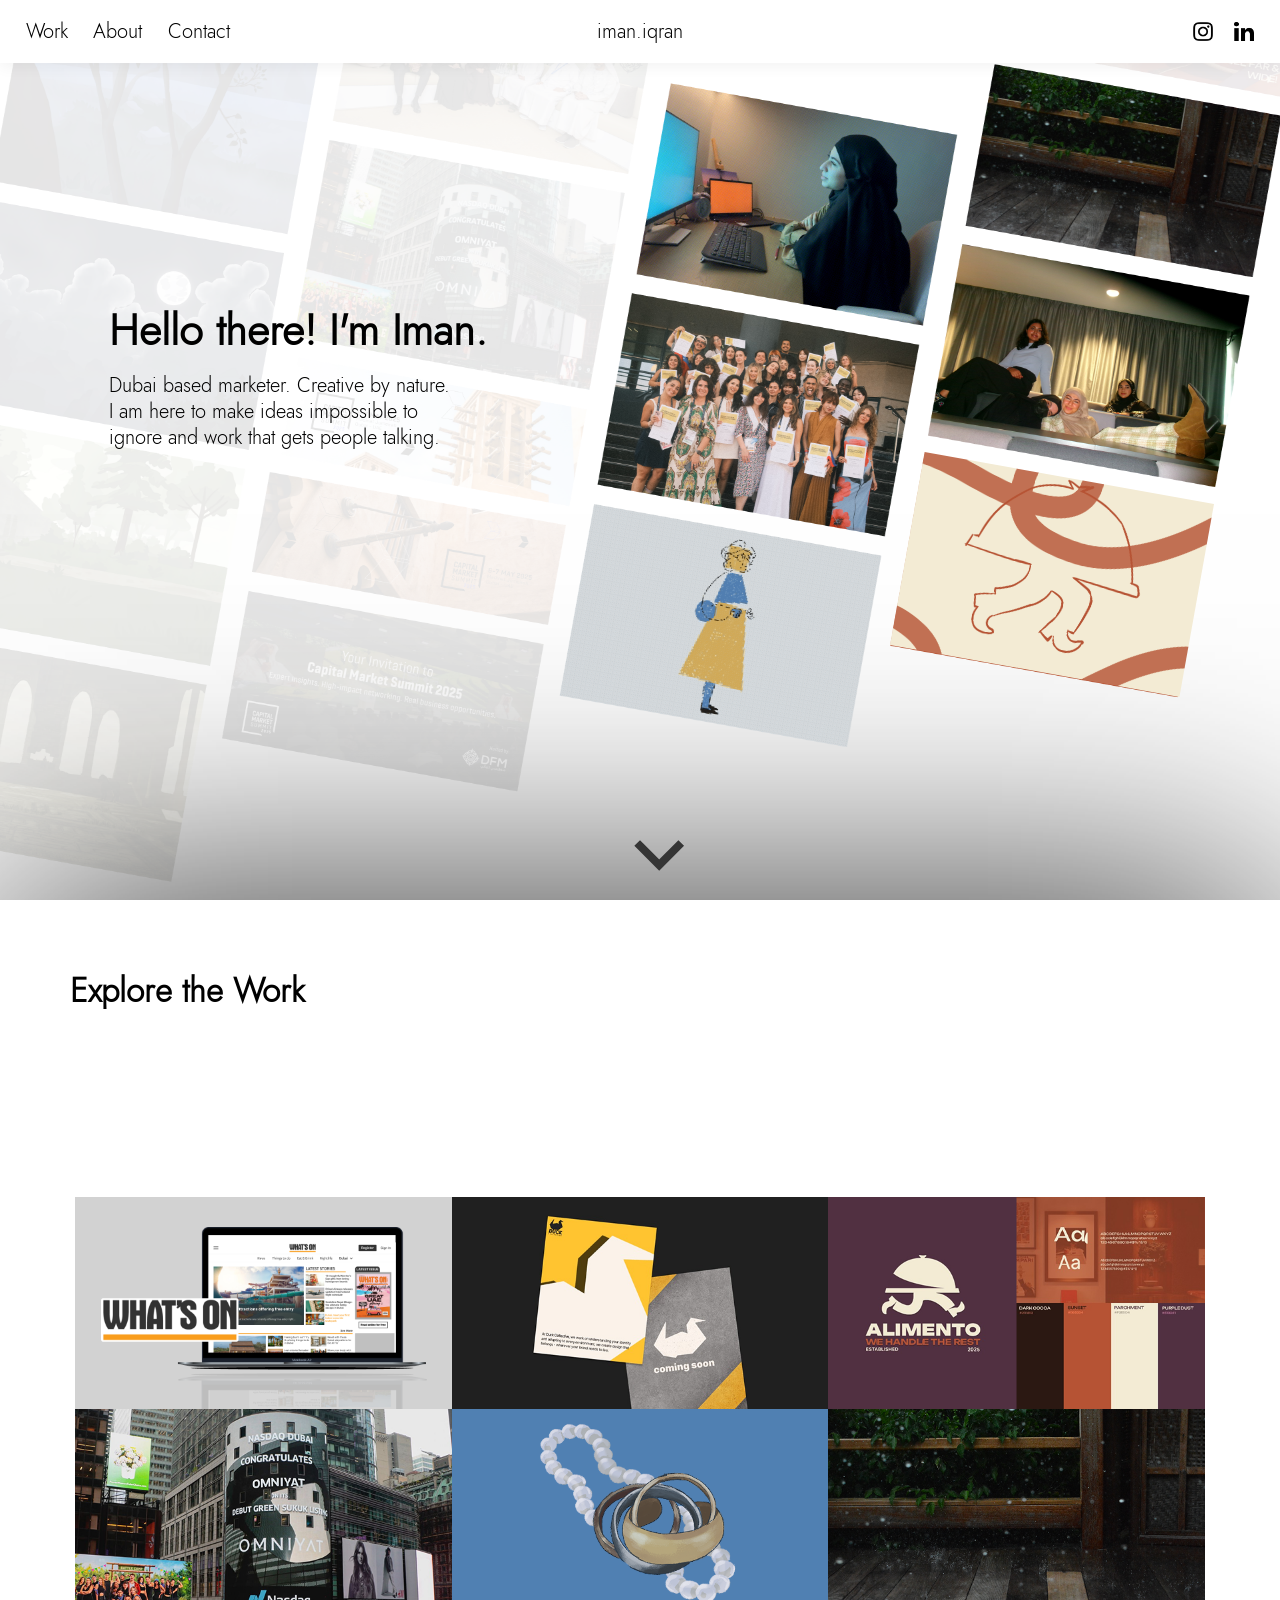
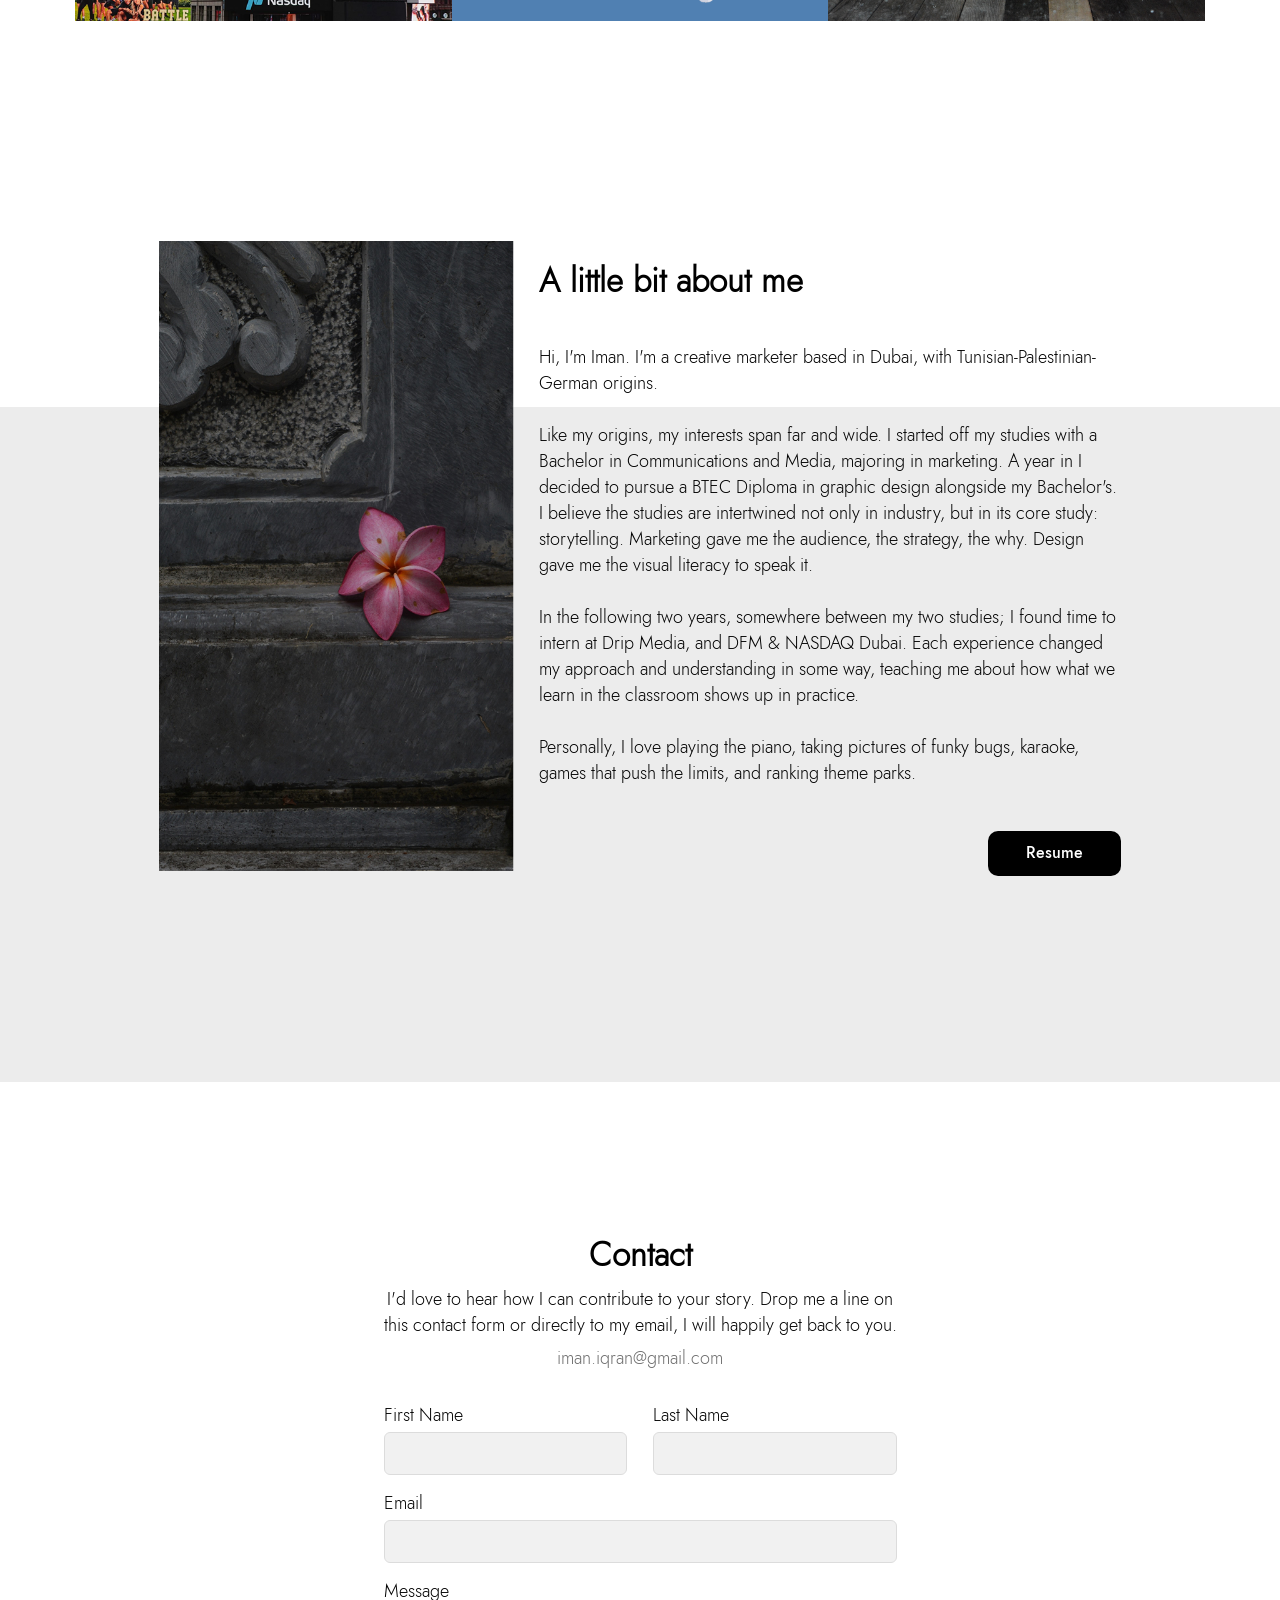
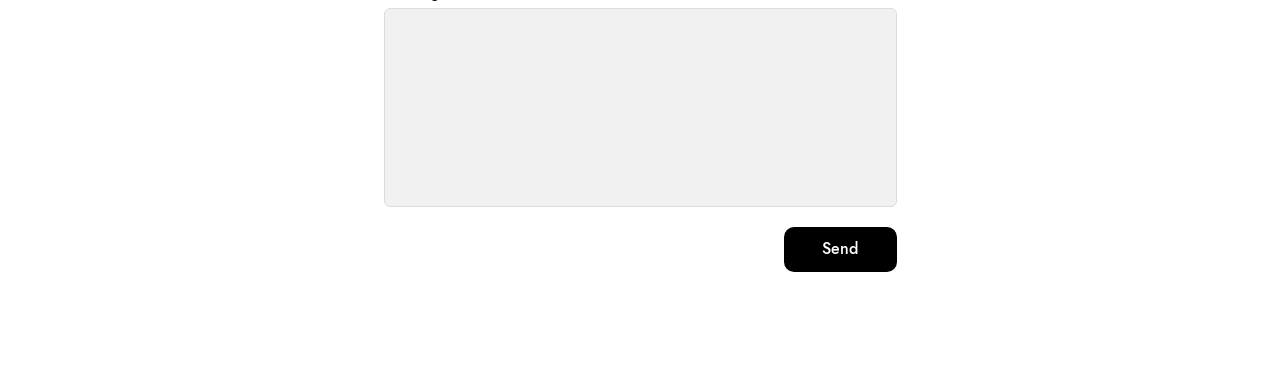
==== index.html @ 515819cb "menu test" ====
<!DOCTYPE html>
<html lang="en">
    <head>
        <title>
            Iman Abu Iqran
        </title>
        <meta charset="UTF-8">
        <meta name="viewport" content="width=device-width, initial-scale=1.0">
        <meta name="author" content="Iman Abu Iqran">
        <link rel="stylesheet" href="assets/styles/home.css">
        <link rel="stylesheet" href="assets/styles/default.css">
        <link rel="stylesheet" href="assets/styles/nav.css">
        <link rel="stylesheet" href="assets/styles/contact-fit.css">
    </head>
    <body>
        <nav>
            <div id="L">
                <h2>
                    <a href="#work">Work</a>
                </h2>
                <h2>
                    <a href="#about">About</a>
                </h2>
                <h2>
                    <a href="#contact">Contact</a>
                </h2>
            </div>
            <h1>
                <a href="#banner-wrap">iman.iqran</a>
            </h1>
            <div id="R">
                <a href="https://www.instagram.com/imanabuiqran" target="_blank"><img src="assets/images/instagram.png" alt="Instagram"></a>
                <a href="https://www.linkedin.com/in/iman-abu-iqran-71a47b2b5/" target="_blank"><img src="assets/images/linkedin.png" alt="LinkedIn"></a>
            </div>
        </nav>
        <div id="banner-wrap">
            <div id="banner">
                <div id="banner-stage">
                    <img id="banner-img" src="assets/images/banner.png" alt="banner">
                    <video id="clip-one" class="banner-media" autoplay muted loop playsinline preload="metadata">
                        <source src="assets/videos/cropped-amnesia.mp4" type="video/mp4">
                    </video>
                    <video id="clip-two" class="banner-media" autoplay muted loop playsinline preload="metadata">
                        <source src="assets/videos/rhsa.mp4" type="video/mp4">
                    </video>
                    <img id="banner-gif" class="banner-media" src="assets/videos/walking-guy.gif" alt="">
                </div>
                    <div id="text">
                        <h1>
                            Hello there! I'm Iman.
                        </h1>
                        <p>
                            Dubai based marketer. Creative by nature.
                            I am here to make ideas impossible to
                            ignore and work that gets people talking.
                        </p>
                    </div>
                <div id="scroll-arrow">
                    <a href="#work">
                        <svg viewBox="0 0 24 24" width="200%" height="200%" fill="none" stroke="#353535" stroke-width="2.5" stroke-linecap="square" stroke-linejoin="square">
                            <polyline points="6 9 12 15 18 9"></polyline>
                        </svg>
                    </a>
                </div>
            </div>
        </div>
        <div id="work">
            <h1>
                Explore the Work
            </h1>
            <div id="project-grid">
                <a class="project-tile" href="What's-On/index.html">
                    <img src="assets/images/whats_on_btn.png" alt="What's On Dubai">
                    <span class="tile-label">What's On</span>
                </a>
                <a class="project-tile" href="The-Duck-Collective/index.html">
                    <img src="assets/images/duck_collective_btn.png" alt="The Duck Collective">
                    <span class="tile-label">The Duck Collective</span>
                </a>
                <a class="project-tile" href="Alimento/index.html">
                    <img src="assets/images/alimento_btn.png" alt="Alimento">
                    <span class="tile-label">Alimento</span>
                </a>
                <a class="project-tile" href="DFM/index.html">
                    <img src="assets/images/dfm_btn.png" alt="DFM">
                    <span class="tile-label">DFM</span>
                </a>
                <a class="project-tile" href="Tayeb/index.html">
                    <img src="assets/images/taieb_btn.png" alt="Tayeb">
                    <span class="tile-label">Tayeb</span>
                </a>
                <a class="project-tile" href="More-Projects/index.html">
                    <img src="assets/images/more_project_btn.png" alt="More Projects">
                    <span class="tile-label">More Projects</span>
                </a>
            </div>
        </div>
        <div id="about">
            <div id="sbs2">
                <img src="assets/images/flower.png" alt="Flower" id="flower">
                <div id="RS">
                    <h1>
                        A little bit about me
                    </h1>
                    <p id="RSP">
                        Hi, I'm Iman. I'm a creative marketer based in Dubai, with Tunisian-Palestinian-German origins.
                        <br><br>
                        Like my origins, my interests span far and wide. I started off my studies with a Bachelor in Communications and Media, majoring in marketing. A year in I decided to pursue a BTEC Diploma in graphic design alongside my Bachelor's. 
                        I believe the studies are intertwined not only in industry, but in its core study: storytelling. Marketing gave me the audience, the strategy, the why. Design gave me the visual literacy to speak it.
                        <br><br>
                        In the following two years, somewhere between my two studies; I found time to intern at Drip Media, and DFM & NASDAQ Dubai. Each experience changed my approach and understanding in some way, teaching me about how what we learn in the classroom shows up in practice.
                        <br><br>
                        Personally, I love playing the piano, taking pictures of funky bugs, karaoke, games that push the limits, and ranking theme parks.
                    </p>
                    <a href="CV.pdf" target="_blank" class="btn">
                        Resume
                    </a>
                </div>
            </div>
            <div id="white"></div>
        </div>
        <div id="contact">
            <center>
                <div id="lower">
                    <h1>
                        Contact
                    </h1>
                    <p>
                        I'd love to hear how I can contribute to your story. Drop me a line on<br>
                        this contact form or directly to my email, I will happily get back to you.
                    </p>
                    <p id="contact-email">
                        iman.iqran@gmail.com
                    </p>
                </div>
                <div id="contact-wrap">
                    <form id="contact-form" novalidate>
                        <div class="form-row">
                            <div class="field">
                                <label for="first-name">First Name</label>
                                <input type="text" id="first-name" name="firstName" autocomplete="given-name" required>
                                <span class="field-error"></span>
                            </div>
                            <div class="field">
                                <label for="last-name">Last Name</label>
                                <input type="text" id="last-name" name="lastName" autocomplete="family-name" required>
                                <span class="field-error"></span>
                            </div>
                        </div>
        
                        <div class="field full">
                            <label for="email">Email</label>
                            <input type="email" id="email" name="email" autocomplete="email" required>
                            <span class="field-error"></span>
                        </div>
        
                        <div class="field full">
                            <label for="message">Message</label>
                            <textarea id="message" name="message" rows="7" required></textarea>
                            <span class="field-error"></span>
                        </div>
        
                        <div id="form-footer">
                            <p id="form-status" role="status" aria-live="polite"></p>
                            <button type="submit" id="send-btn" class="btn">Send</button>
                        </div>
                    </form>
                </div>
            </center>
        </div>
        <button id="menu-button" aria-label="Toggle menu">
            <span></span>
            <span></span>
        </button>
        <script src="assets/scripts/contact.js"></script>
        <script src="assets/scripts/down.js"></script>
    </body>
</html>
---- assets/styles/home.css ----
#about,
#work,
#contact,
#banner {
    width: 100%;
    transition: background-color 0.5s ease;
}

#work,
#contact {
    min-height: 93vh;
}

#work,
#contact {
    background-color: white;
}

:root {
    --banner-ar: 1920 / 1425;
    --banner-h: 100vh;
    --banner-pin: 200vh; /* how far the user scrolls before the banner releases and scrolls away normally */
}

#bw {
    position: absolute;
    top: 0;
    left: 0;
    width: 100%;
    height: calc(var(--banner-pin) + var(--banner-h));
}

#banner {
    position: sticky;
    top: 0;
    width: 100%;
    height: var(--banner-h);
    overflow: hidden;
}

#banner-stage {
    position: absolute;
    top: 0;
    left: 50%;
    transform: translate(-50%, -1%);
    width: max(100%, calc(var(--banner-h) * (var(--banner-ar))));
    aspect-ratio: var(--banner-ar);
}

#banner-img {
    width: 100%;
    height: 100%;
    display: block;
}

.banner-media {
    position: absolute;
    display: block;
    object-fit: cover;
    border: 0;
}

#clip-one {
    left: 44.8%;
    top: 56.5%;
    width: 23%;
    aspect-ratio: 3240 / 2160;
    transform: rotate(10.17deg);
}

#clip-two {
    left: 50.9%;
    top: 12.3%;
    width: 22.8%;
    aspect-ratio: 436.28 / 290.85;
    transform: rotate(10.17deg);
}

#banner-gif {
    left: 70.7%;
    top: 51.2%;
    width: 23%;
    aspect-ratio: 438 / 292;
    transform: rotate(10.17deg);
}

#text {
    position: absolute;
    left: 8.5%;
    top: 34%;
    width: 40%;
    color: black;
}

#text h1 {
    font-size: clamp(1.75rem, 3.39vw, 4.0625rem); /* was cqw with no container-type set anywhere, so it never scaled */
    font-family: "Jost_light", sans-serif;
    margin: 0 0 0.4em;
    line-height: 1.15;
}

#text p {
    font-size: clamp(1.25rem, 1.5625vw, 2.4rem);
    font-family: "Jost_light", sans-serif;
    margin: 0;
    line-height: 1.3;
}

#work p {
    margin-top: 0px;
}

:root {
    --contact-width: min(100%, 1200px);
}

#lower {
    width: var(--contact-width);
    margin-left: auto;
    margin-right: auto;
    position: relative;
    top: 5vh;
}

#contact-wrap {
    width: var(--contact-width);
    margin: 0 auto;
    padding: clamp(24px, 1.6vh, 32px) 0;
    box-sizing: border-box;
}

#contact-form {
    display: flex;
    flex-direction: column;
}

.form-row {
    display: flex;
    gap: 2vw;
    flex-wrap: nowrap;
}

.field {
    display: flex;
    flex-direction: column;
    flex: 1 1 0;
    min-width: 0;
}

.field.full {
    flex-basis: 100%;
}

.field label {
    font-family: "Jost_light", sans-serif;
    font-size: 1.05rem;
    margin-bottom: 0.6rem;
}

.field input,
.field textarea {
    font-family: "Jost_light", sans-serif;
    font-size: 0.95rem;
    background-color: #f1f1f1;
    border: 1px solid #dcdcdc;
    border-radius: 6px;
    padding: 0.9rem 1rem;
    color: black;
    outline: none;
    box-sizing: border-box;
    transition: border-color 0.2s ease, background-color 0.2s ease;
}

.field textarea {
    resize: none;
    min-height: 160px;
    overflow-y: auto;
}

.field input:focus,
.field textarea:focus {
    border-color: black;
    background-color: #fbfbfb;
}

.field.invalid input,
.field.invalid textarea {
    border-color: #d64545;
    background-color: #fdf1f1;
}

.field-error {
    display: block;
    min-height: 1.1rem;
    font-size: 0.8rem;
    color: #d64545;
    margin-top: 0.4rem;
}

#form-footer {
    display: flex;
    justify-content: flex-end;
    align-items: center;
    gap: 1.4rem;
    margin-top: 0.6rem;
}

#form-status {
    margin: 0;
    font-size: 0.85rem;
    text-align: right;
}

#form-status[data-state="sending"] {
    color: #777;
}

#form-status[data-state="success"] {
    color: #2f8a4b;
}

#form-status[data-state="error"] {
    color: #d64545;
}

.btn {
    display: inline-flex;
    align-items: center;
    justify-content: center;
    box-sizing: border-box;
    appearance: none;
    -webkit-appearance: none;
    -moz-appearance: none;
    margin: 0;
    font-family: "Jost_medium", sans-serif;
    font-weight: 500;
    line-height: 1;
    background-color: black;
    color: white;
    border: none;
    border-radius: 10px;
    padding: 0.9rem 2.4rem;
    font-size: 1rem;
    cursor: pointer;
    text-align: center;
    text-decoration: none;
    white-space: nowrap;
    transition: transform 0.2s ease, opacity 0.2s ease;
}

.btn::-moz-focus-inner {
    border: 0;
    padding: 0;
}

.btn:hover {
    transform: scale(1.03);
    opacity: 0.85;
}

.btn:disabled {
    opacity: 0.5;
    cursor: not-allowed;
    transform: none;
}

#send-btn {
    flex-shrink: 0;
}

center {
    position: relative;
    top: 5vh;
}

label {
    margin-right: auto;
}

center p,
center label {
    font-size: clamp(1rem, 1.3928vw, 1.6713rem);
}

#contact-email {
    color: #6e6e6e;
}

#scroll-arrow {
    position: absolute;
    bottom: clamp(24px, 5vh, 56px);
    left: 50%;
    transform: translateX(-50%);
    width: clamp(28px, 3vw, 40px);
    height: clamp(28px, 3vw, 40px);
    color: white;
    z-index: 5;
    pointer-events: none;
    opacity: 0;
    animation: arrow-bob 1.6s ease-in-out infinite;
    animation-delay: 0.6s;
    transition: opacity 0.5s ease;
}

#scroll-arrow.visible {
    opacity: 1;
}

#scroll-arrow a {
    pointer-events: auto; /* the wrapper div above disables pointer events; re-enable them just for the link */
    display: block;
}

#scroll-arrow.hidden {
    opacity: 0 !important;
    animation: none;
}

@keyframes arrow-bob {
    0%, 100% { transform: translate(-50%, 0); }
    50% { transform: translate(-50%, 10px); }
}

#project-grid {
    display: grid;
    grid-template-columns: repeat(3, 29.427vw);
    grid-template-rows: repeat(2, 16.5625vw);
    width: fit-content;
    margin: auto auto;
}

.project-tile {
    position: relative;
    display: block;
    width: 29.427vw;
    height: 16.5625vw;
    overflow: hidden;
}

.project-tile img {
    width: 100%;
    height: 100%;
    object-fit: cover;
    display: block;
}

.project-tile::before {
    content: "";
    position: absolute;
    inset: 0;
    background-color: rgba(32, 32, 32, 0.9);
    opacity: 0;
    transition: opacity 0.3s ease;
}

.tile-label {
    position: absolute;
    inset: 0;
    display: flex;
    align-items: center;
    justify-content: center;
    color: white;
    font-family: "Jost_medium", sans-serif;
    font-size: clamp(1.75rem, 3.39vw, 4.0625rem); /* same cqw fix */
    text-align: center;
    padding: 0 1.5rem;
    opacity: 0;
    transition: opacity 0.3s ease;
    pointer-events: none;
}

.project-tile:hover::before,
.project-tile:hover .tile-label {
    opacity: 1;
}

#work {
    display: flex;
    align-items: center;
    justify-content: center;
    box-shadow: 0 -4px 500px 0 rgba(0, 0, 0, 0.8);
    padding-top: 20vh;
}

#about {
    background-color: #ececec;
    min-height: 105vh; /* was a fixed height; min-height lets it grow instead of spilling into #contact */
    position: relative; /* anchor point for #white below, instead of a page-wide offset */
}

#sbs2 {
    display: flex;
    justify-content: flex-start;
    align-items: center;
    gap: clamp(12px, 2vw, 32px);
    position: relative;
    z-index: 1;
    min-height: 93vh;
    padding: clamp(40px, 6vh, 80px) 0;
}

#RS {
    width: 45.5vw;
    margin-right: auto;
    display: flex;
    flex-direction: column;
}

#about img {
    margin-left: auto;
    height: 100%;
    max-height: 70vh;
    width: auto;
}

#RS p {
    font-size: clamp(1rem, 1.3928vw, 1.6713rem);
}

#RS h1 {
    font-size: clamp(1.75rem, 2.5535vw, 3.0625rem);
}

#white {
    position: absolute;
    top: 0; /* relative to #about now (see position: relative above), not a hardcoded page-scroll offset */
    left: 0;
    width: 100%;
    height: 30vh;
    background-color: white;
    z-index: 0;
}

#RS .btn {
    align-self: flex-end;
    margin-top: clamp(20px, 3vh, 40px);
}

#work h1 {
    position: absolute;
    top: 105vh;
    left: 5.5vw;
    font-size: clamp(1.75rem, 2.5535vw, 3.0625rem);
}

#text p {
    width: 68%;
}

#menu-button {
    display: none;
}

@media (orientation: portrait) {
    #project-grid {
        grid-template-columns: repeat(1, 42vw);
        grid-template-rows: repeat(6, 23.625vw);
    }

    .project-tile {
        width: 42vw;
        height: 23.625vw;
    }
    
    #flower {
        display: none;
    }

    #sbs2 {
        justify-content: center;
    }

    #RS {
        width: 100%;
        margin-right: 0;
    }

    #about {
        text-align: center;
    }

    #about p {
        text-align: center;
    }

    #about .btn {
        margin-left: auto;
        margin-right: auto;
    }

    #menu-button {
    width: 40px;
    height: 40px;
    padding: 0;
    border: none;
    background: none;
    cursor: pointer;
    position: absolute;
    top: 5vh;
    right: 5vh;
    }

    #menu-button span {
        position: absolute;
        left: 5px;

        width: 30px;
        height: 3px;

        background: #353535;
        border-radius: 2px;

        transition:
            transform 0.3s ease,
            top 0.3s ease;
    }

    /* Hamburger */
    #menu-button span:first-child {
        top: 13px;
    }

    #menu-button span:last-child {
        top: 25px;
    }

    /* X */
    #menu-button.active span:first-child {
        top: 19px;
        transform: rotate(45deg);
    }

    #menu-button.active span:last-child {
        top: 19px;
        transform: rotate(-45deg);
    }
}
---- assets/styles/default.css ----
@font-face {
    font-family: "Jost_light";
    src: url("../fonts/jost.light.ttf") format("truetype");
    font-weight: 300;
    font-style: normal;
}

@font-face {
    font-family: "Jost_medium";
    src: url("../fonts/jost.medium.ttf") format("truetype");
    font-weight: 500;
    font-style: normal;
}

*,
*::before,
*::after {
    box-sizing: border-box;
}

html {
    overflow-x: hidden;
    scroll-behavior: smooth;
    scroll-padding-top: var(--nav-h);
}

body {
    margin: 0;
    padding: 0;
    width: 100%;
    font-family: "Jost_light", sans-serif;
    color: black;
}

a {
    text-decoration: none;
    color: inherit;
}

img {
    max-width: 100%;
    height: auto;
    display: block;
}
---- assets/styles/nav.css ----
:root {
    --nav-h: clamp(56px, 7vh, 88px); /* shared with default.css scroll-padding-top */
}

nav {
    min-height: var(--nav-h);
    width: 100%;
    background-color: white;
    position: fixed;
    top: 0;
    left: 0;
    z-index: 100;
    display: grid;
    grid-template-columns: 1fr auto 1fr;
    align-items: center;
    padding: 0 clamp(16px, 2vw, 40px);
}

#R {
    display: flex;
    justify-content: flex-end;
    align-items: center;
    gap: clamp(12px, 1.6vw, 28px);
    justify-self: end;
}

#R img {
    height: clamp(18px, 2.2vh, 28px);
    width: auto;
    transition: transform 0.3s ease;
}

#R img:hover {
    cursor: pointer;
    transform: scale(1.1);
}

#L {
    display: flex;
    justify-content: flex-start;
    align-items: center;
    gap: clamp(12px, 2vw, 32px);
    justify-self: start;
    flex-wrap: wrap;
}

nav h1 {
    justify-self: center;
    margin: 0;
    font-weight: 500;
    font-size: clamp(1.25rem, 1.5625vw, 2.4rem);
    white-space: nowrap;
}

#L h2 {
    font-weight: 300;
    font-size: clamp(1.25rem, 1.5625vw, 2.4rem);
    margin: 0;
    white-space: nowrap;
}

#L h2 a {
    position: relative;
    text-decoration: none;
    color: black;
}

#L h2 a:hover {
    cursor: pointer;
}

#L h2 a::after {
    content: "";
    position: absolute;
    left: 0;
    bottom: -5px;
    width: 100%;
    height: 2px;
    background: black;
    transform: scaleX(0);
    transform-origin: left;
    transition: transform 0.3s ease;
}

#L h2 a:hover::after {
    transform: scaleX(1);
    transform-origin: left;
}

@media (orientation: portrait) {
    nav {
        background-color: transparent;
    }

    #L,
    #R {
        display: none;
    }

    nav h1 {
        position: absolute;
        left: 50%;
        transform: translateX(-50%);
        margin: 0;
        font-weight: 500;
        font-size: clamp(1.25rem, 1.5625vw, 2.4rem);
        white-space: nowrap;
    }
}

@media (orientation: landscape) {
    nav {
        box-shadow: 0 4px 14px 0 rgba(0, 0, 0, 0.05);
    }
}
---- assets/styles/contact-fit.css ----
#contact {
    --u: clamp(11px, 1.48vh, 16px);
    display: flex;
    flex-direction: column;
    justify-content: center;
    min-height: 100vh; /* was `height`, which silently cancelled home.css's min-height and could clip the form */
    align-items: center;
}

#contact center,
#contact #lower { top: 0; }
#contact #lower { margin-bottom: calc(var(--u) * 0.5); }

#contact #lower h1 {
    font-size: clamp(1.75rem, 2.5535vw, 3.0625rem);
    margin: 7vh 0 calc(var(--u) * 0.6);
}

#contact #lower p,
#contact center p,
#contact center label {
    font-size: clamp(1rem, 1.3928vw, 1.6713rem);
    margin: 0 0 calc(var(--u) * 0.5);
}

#contact .form-row { gap: 2vw; }

#contact .field label {
    font-size: clamp(1rem, 1.3928vw, 1.6713rem);
    margin-bottom: calc(var(--u) * 0.35);
}

#contact .field input,
#contact .field textarea {
    font-size: clamp(1rem, 1.3928vw, 1.6713rem);
    padding: calc(var(--u) * 0.55) calc(var(--u) * 0.8);
}

#contact .field textarea {
    min-height: calc(var(--u) * 7);
}

#contact .field-error {
    min-height: calc(var(--u) * 0.9);
    font-size: clamp(1rem, 1.3928vw, 1.6713rem);
    margin-top: calc(var(--u) * 0.2);
}

#contact #form-footer { margin-top: calc(var(--u) * 0.4); }
#contact #form-status { font-size: calc(var(--u) * 0.85); }

#contact-form {
    text-align: left;
}

@media (orientation: portrait) {
    #contact {
        width: 60vw;
        margin: 0 auto;
    }
}
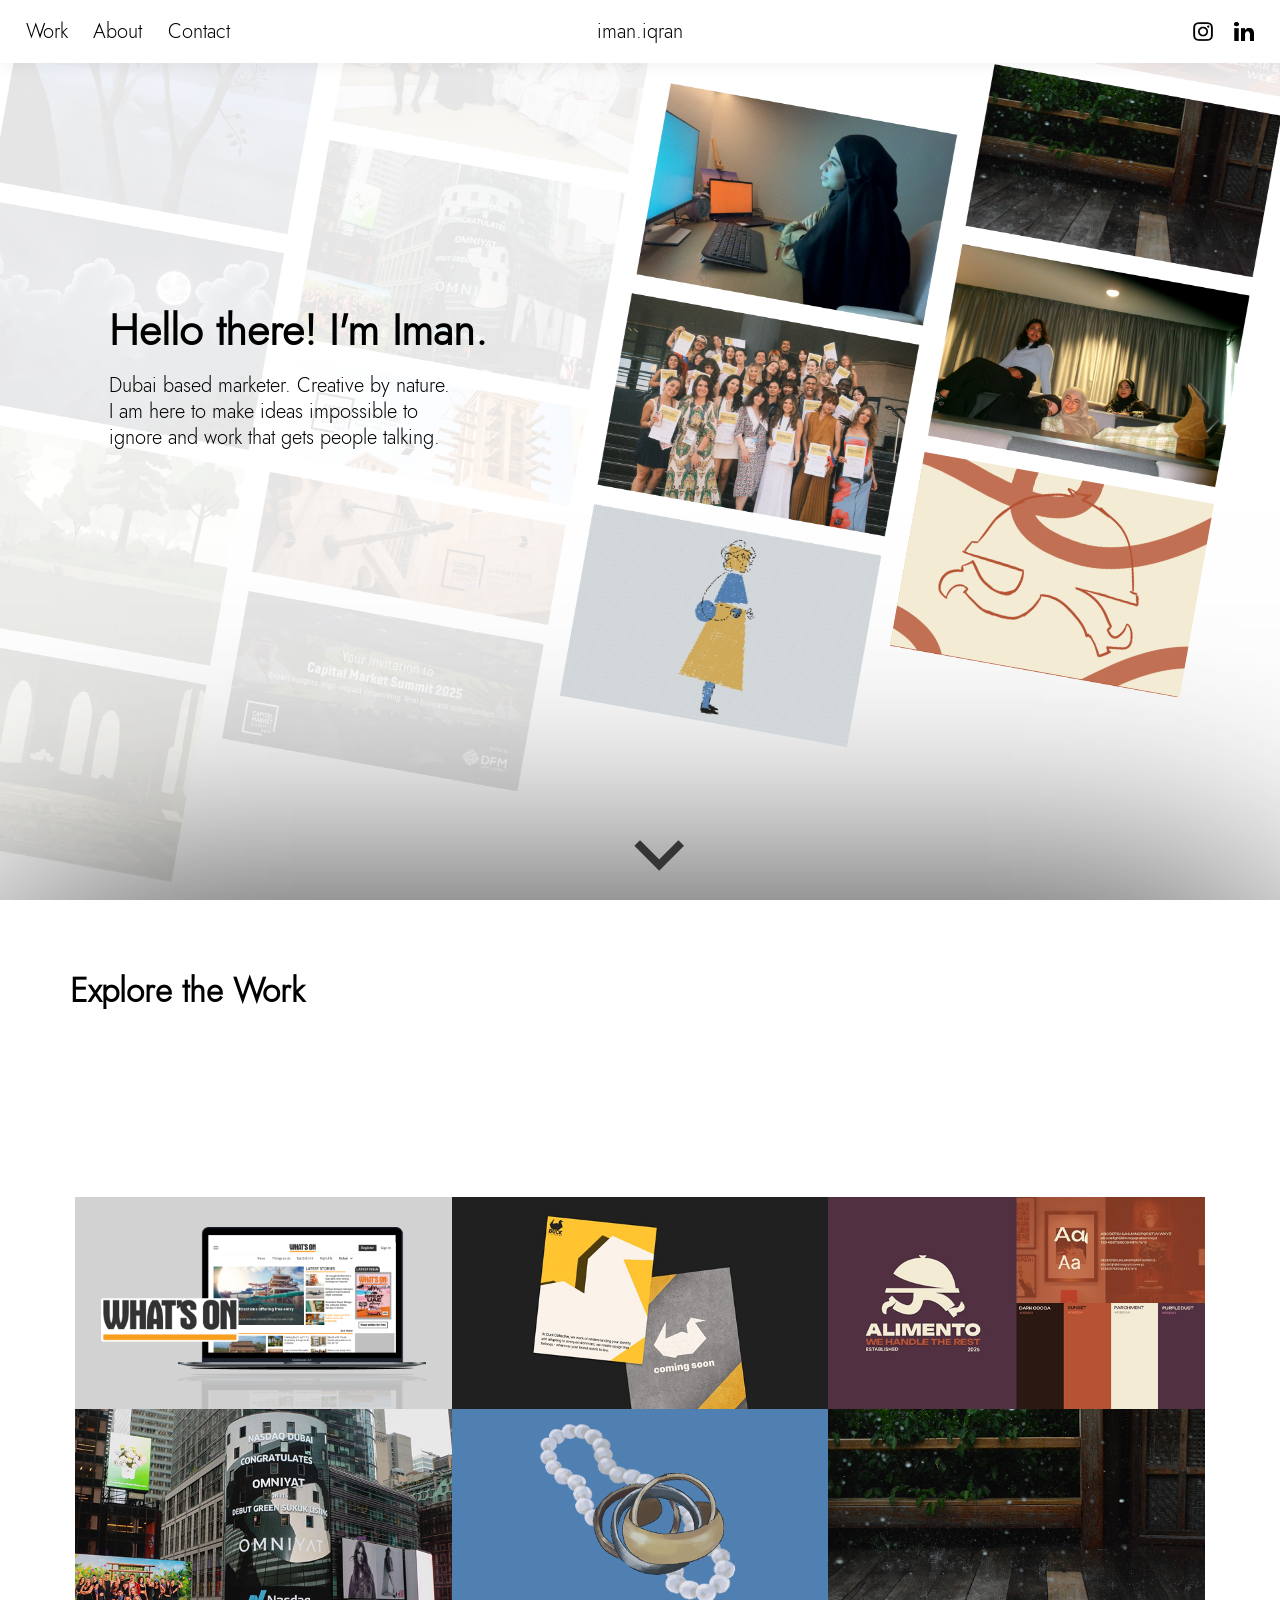
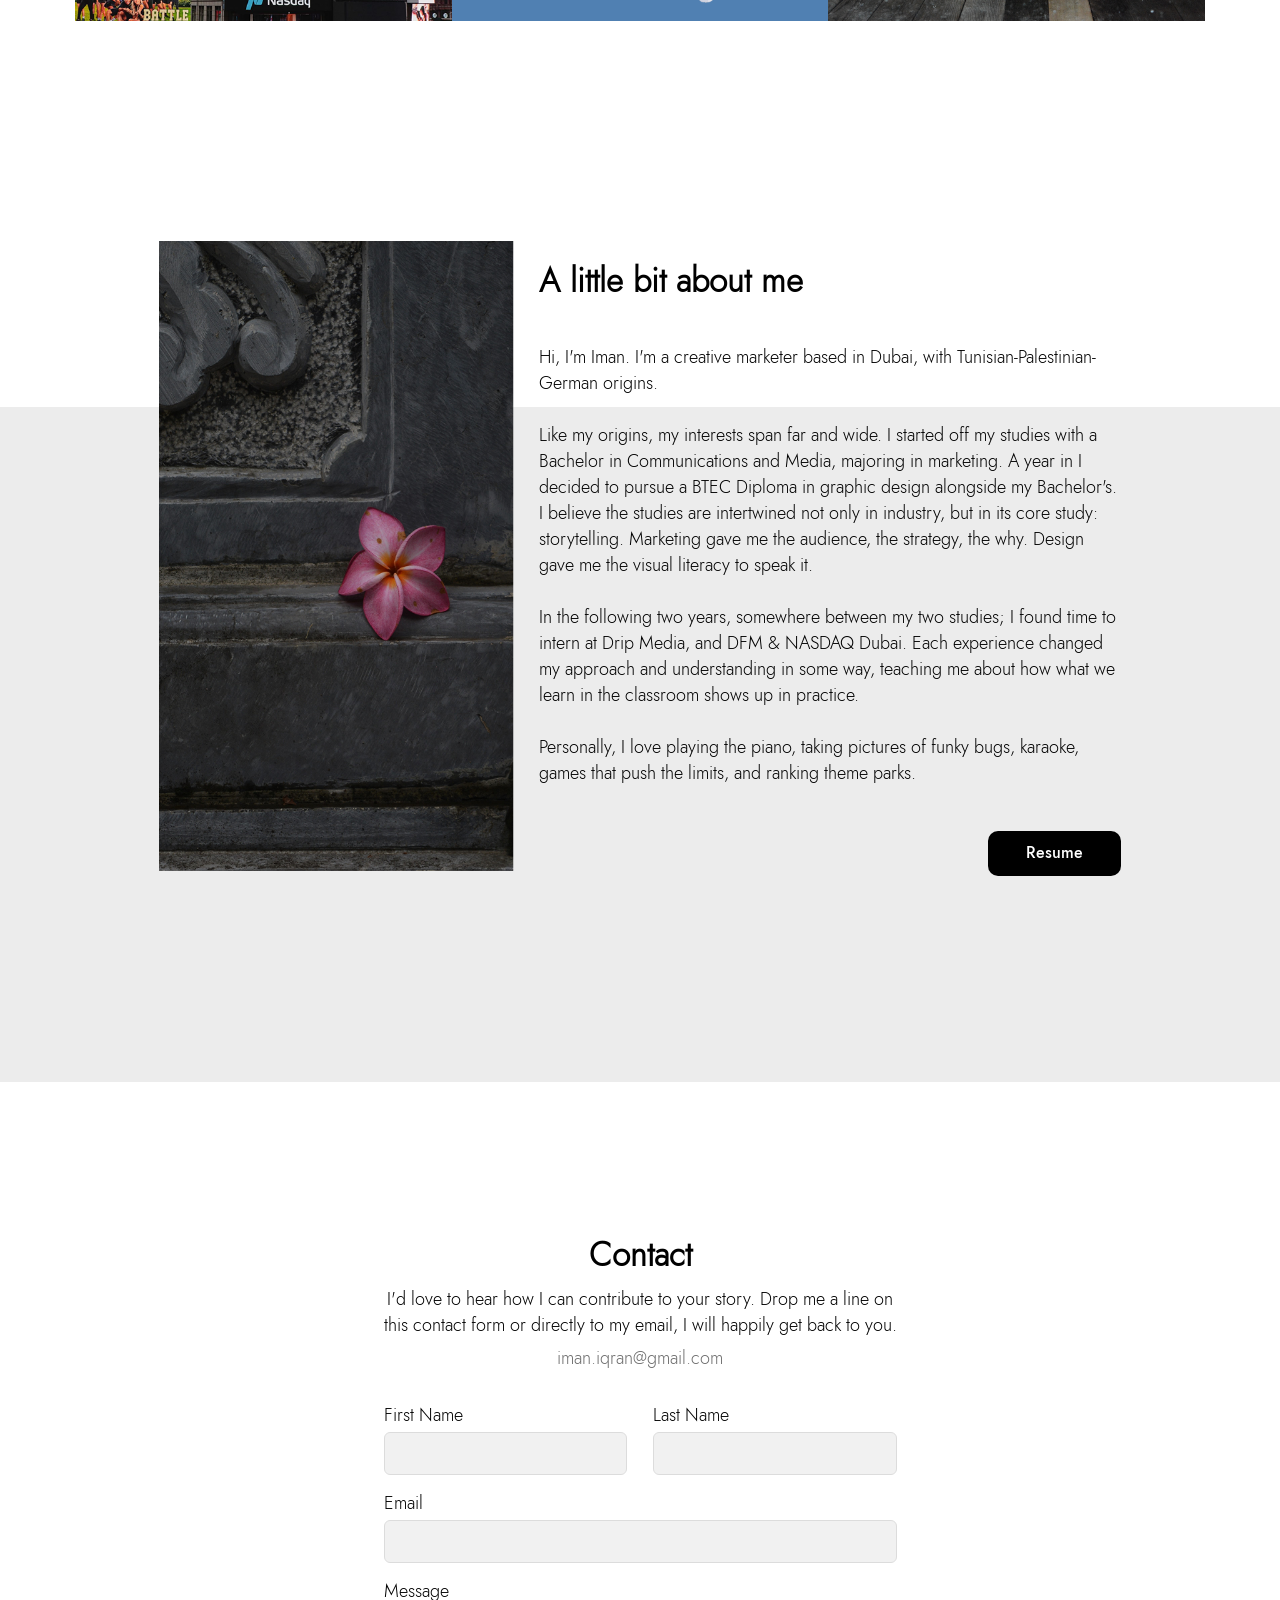
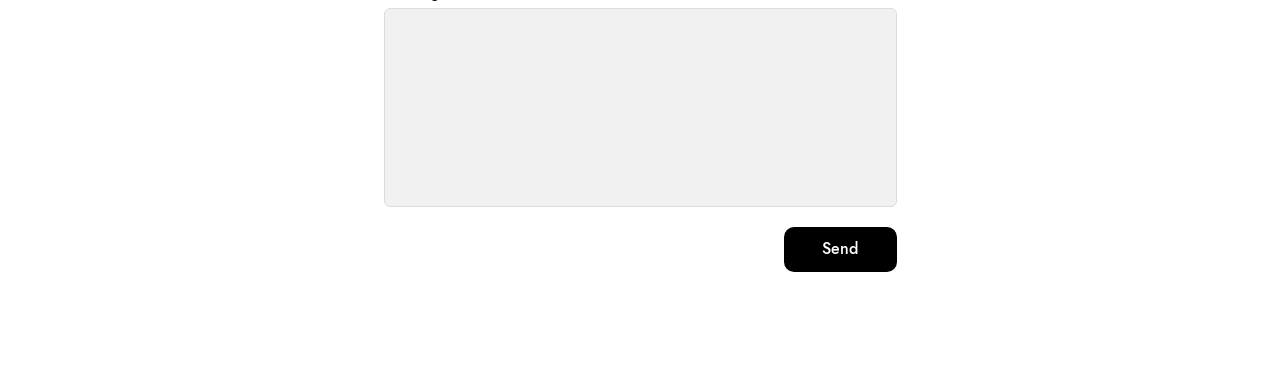
==== commit 024d34bd: "hamburger" ====
--- a/index.html
+++ b/index.html
@@ -15,15 +15,9 @@
     <body>
         <nav>
             <div id="L">
-                <h2>
-                    <a href="#work">Work</a>
-                </h2>
-                <h2>
-                    <a href="#about">About</a>
-                </h2>
-                <h2>
-                    <a href="#contact">Contact</a>
-                </h2>
+                <h2><a href="#work">Work</a></h2>
+                <h2><a href="#about">About</a></h2>
+                <h2><a href="#contact">Contact</a></h2>
             </div>
             <h1>
                 <a href="#banner-wrap">iman.iqran</a>
@@ -31,8 +25,22 @@
             <div id="R">
                 <a href="https://www.instagram.com/imanabuiqran" target="_blank"><img src="assets/images/instagram.png" alt="Instagram"></a>
                 <a href="https://www.linkedin.com/in/iman-abu-iqran-71a47b2b5/" target="_blank"><img src="assets/images/linkedin.png" alt="LinkedIn"></a>
+                <button id="nav-toggle" aria-label="Open menu" aria-expanded="false">
+                    <span></span><span></span><span></span>
+                </button>
             </div>
         </nav>
+        <div id="mobile-overlay">
+            <div id="mobile-links">
+                <h2><a href="#work">Work</a></h2>
+                <h2><a href="#about">About</a></h2>
+                <h2><a href="#contact">Contact</a></h2>
+            </div>
+            <div id="mobile-social">
+                <a href="https://www.instagram.com/imanabuiqran" target="_blank"><img src="assets/images/instagram.png" alt="Instagram"></a>
+                <a href="https://www.linkedin.com/in/iman-abu-iqran-71a47b2b5/" target="_blank"><img src="assets/images/linkedin.png" alt="LinkedIn"></a>
+            </div>
+        </div>
         <div id="banner-wrap">
             <div id="banner">
                 <div id="banner-stage">
@@ -174,5 +182,6 @@
         </button>
         <script src="assets/scripts/contact.js"></script>
         <script src="assets/scripts/down.js"></script>
+        <script src="assets/scripts/nav-toggle.js"></script>
     </body>
 </html>
--- a/assets/styles/nav.css
+++ b/assets/styles/nav.css
@@ -87,6 +87,115 @@
     transform-origin: left;
 }
 
+/* Mobile nav toggle */
+#nav-toggle {
+    display: none;
+    flex-direction: column;
+    justify-content: center;
+    align-items: center;
+    gap: 5px;
+    width: 32px;
+    height: 32px;
+    background: none;
+    border: none;
+    cursor: pointer;
+    padding: 0;
+}
+
+#nav-toggle span {
+    display: block;
+    width: 100%;
+    height: 2px;
+    background-color: black;
+    transition: transform 0.3s ease, opacity 0.3s ease;
+}
+
+#nav-toggle.active span:nth-child(1) {
+    transform: translateY(7px) rotate(45deg);
+}
+
+#nav-toggle.active span:nth-child(2) {
+    opacity: 0;
+}
+
+#nav-toggle.active span:nth-child(3) {
+    transform: translateY(-7px) rotate(-45deg);
+}
+
+#mobile-overlay {
+    position: fixed;
+    inset: 0;
+    background-color: white;
+    z-index: 99;
+    display: flex;
+    flex-direction: column;
+    justify-content: center;
+    align-items: center;
+    gap: clamp(24px, 5vh, 48px);
+    opacity: 0;
+    visibility: hidden;
+    transform: translateY(-8px);
+    transition: opacity 0.3s ease, transform 0.3s ease, visibility 0s linear 0.3s;
+}
+
+#mobile-overlay.open {
+    opacity: 1;
+    visibility: visible;
+    transform: translateY(0);
+    transition: opacity 0.3s ease, transform 0.3s ease, visibility 0s linear 0s;
+}
+
+#mobile-links {
+    display: flex;
+    flex-direction: column;
+    align-items: center;
+    gap: clamp(20px, 4vh, 40px);
+}
+
+#mobile-links h2 {
+    font-weight: 300;
+    font-size: clamp(1.75rem, 5vw, 2.75rem);
+    margin: 0;
+}
+
+#mobile-links h2 a {
+    color: black;
+    text-decoration: none;
+}
+
+#mobile-social {
+    position: fixed;
+    bottom: clamp(24px, 5vh, 48px);
+    left: clamp(16px, 5vw, 40px);
+    display: flex;
+    gap: clamp(16px, 2.5vh, 24px);
+}
+
+#mobile-social img {
+    height: clamp(20px, 2.6vh, 30px);
+    width: auto;
+}
+
+@media (orientation: portrait) {
+    #L {
+        display: none;
+    }
+
+    #R a {
+        display: none;
+    }
+
+    #nav-toggle {
+        display: flex;
+    }
+}
+
+@media (orientation: landscape) {
+    #mobile-overlay {
+        display: none !important;
+    }
+}
+
 @media (orientation: portrait) {
     nav {
         background-color: transparent;
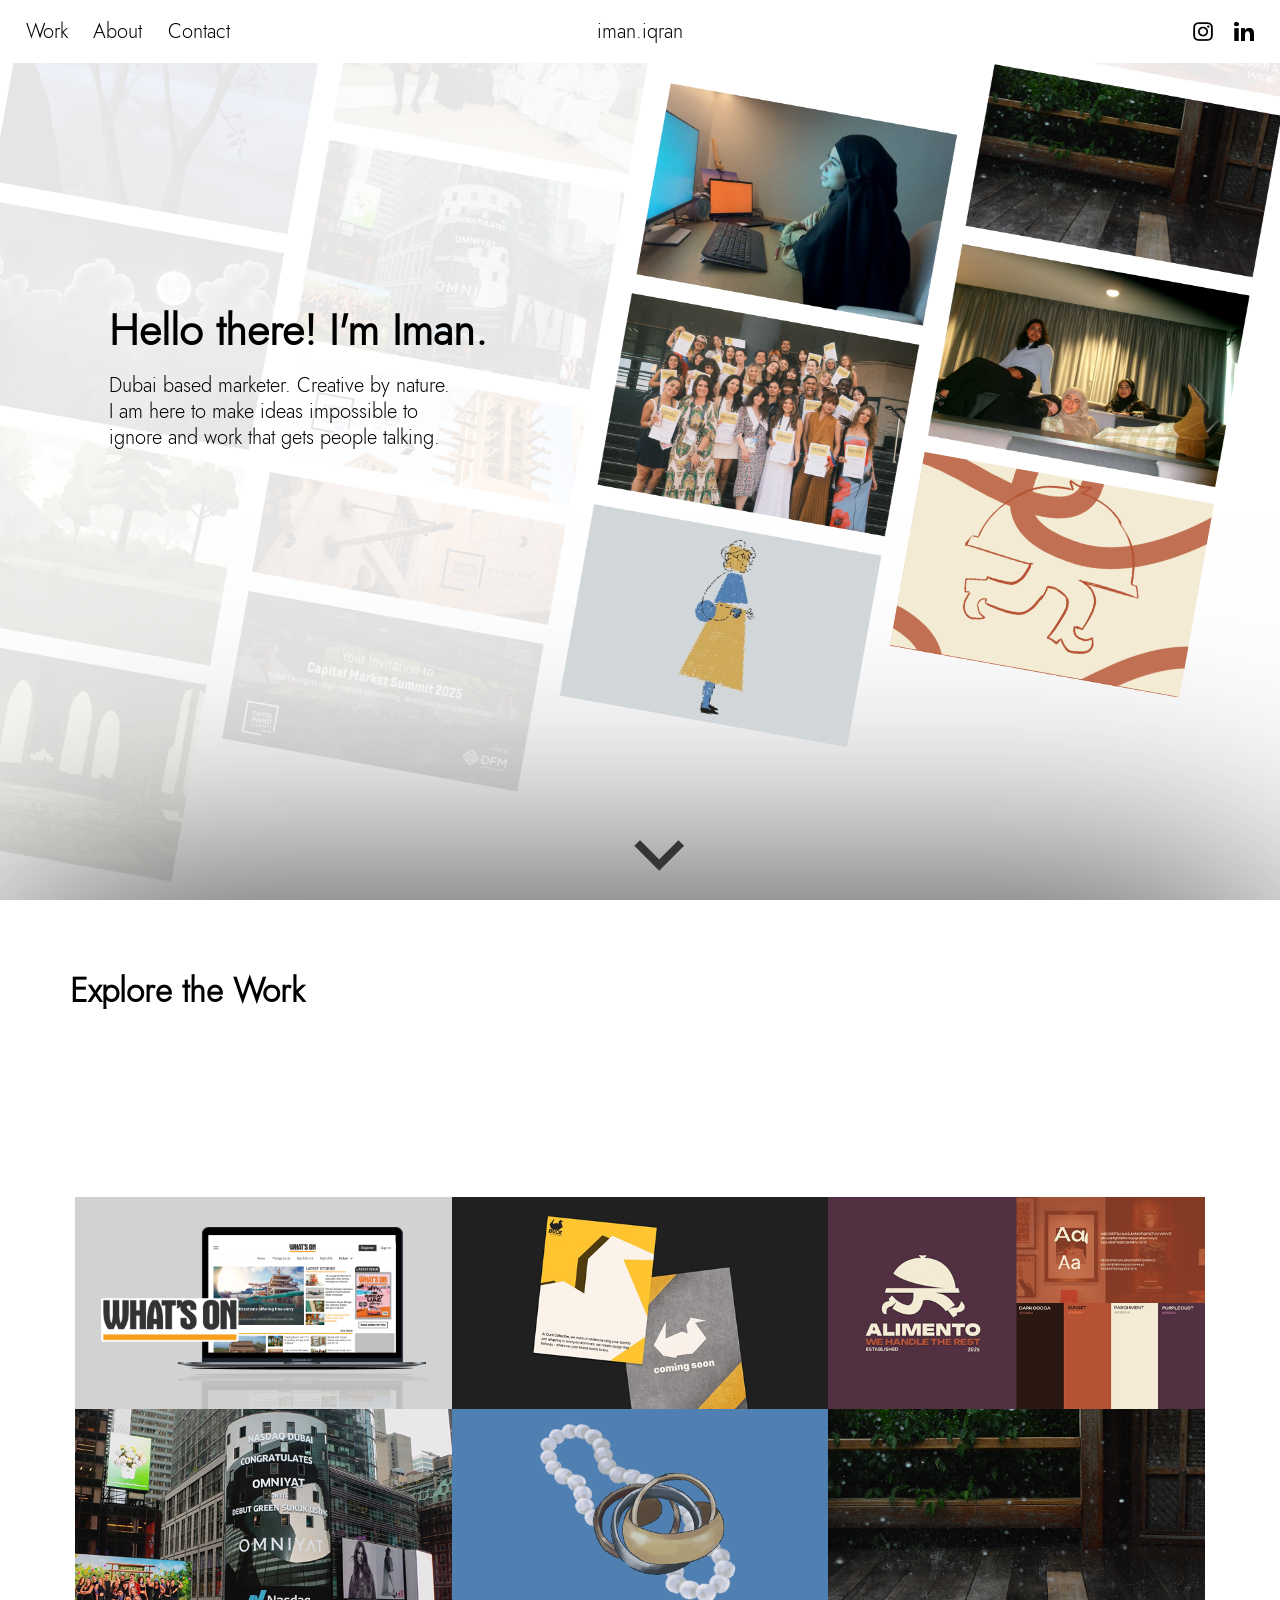
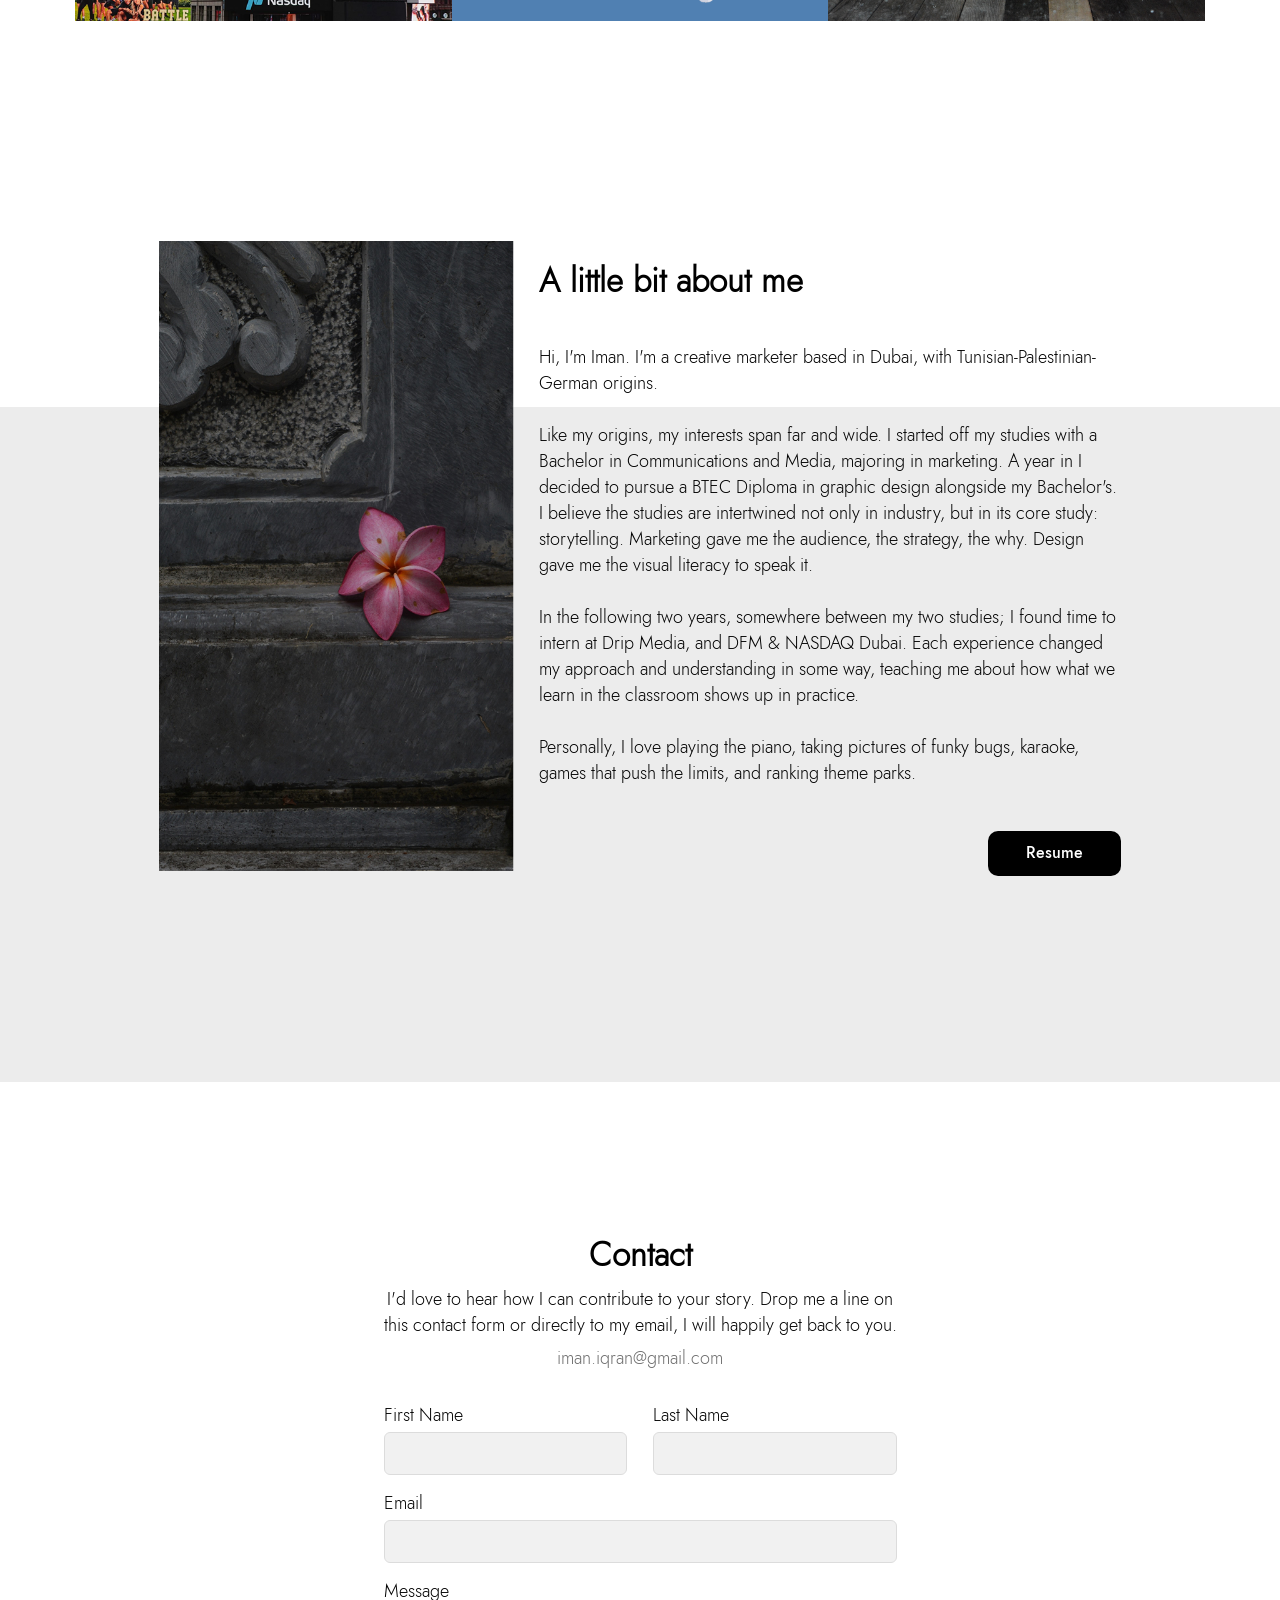
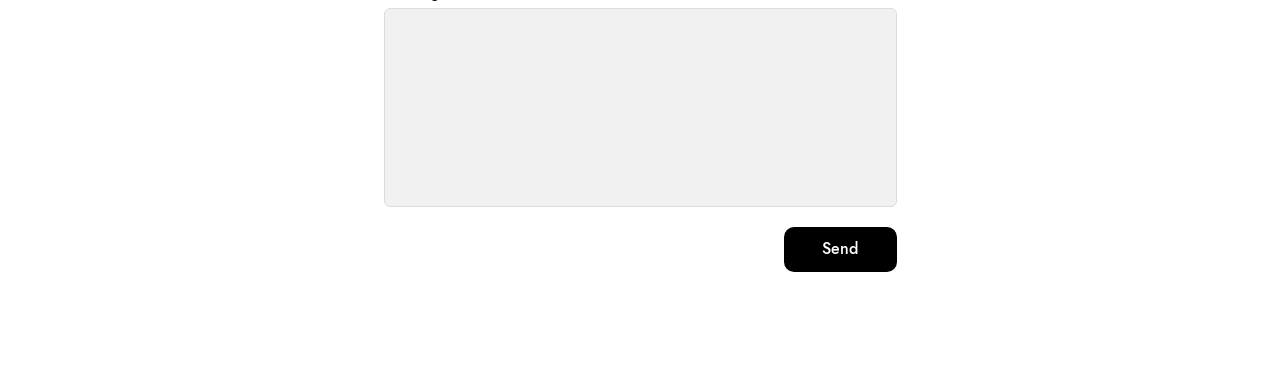
==== commit 7810abb3: "finished the hamburger" ====
--- a/index.html
+++ b/index.html
@@ -176,10 +176,6 @@
                 </div>
             </center>
         </div>
-        <button id="menu-button" aria-label="Toggle menu">
-            <span></span>
-            <span></span>
-        </button>
         <script src="assets/scripts/contact.js"></script>
         <script src="assets/scripts/down.js"></script>
         <script src="assets/scripts/nav-toggle.js"></script>
--- a/assets/styles/home.css
+++ b/assets/styles/home.css
@@ -453,13 +453,13 @@
 
 @media (orientation: portrait) {
     #project-grid {
-        grid-template-columns: repeat(1, 42vw);
-        grid-template-rows: repeat(6, 23.625vw);
+        grid-template-columns: repeat(1, 90vw);
+        grid-template-rows: repeat(6, 50.6vw);
     }
 
     .project-tile {
-        width: 42vw;
-        height: 23.625vw;
+        width: 90vw;
+        height: 50.6vw;
     }
     
     #flower {
--- a/assets/styles/nav.css
+++ b/assets/styles/nav.css
@@ -185,8 +185,23 @@
         display: none;
     }
 
+    #R {
+        justify-self: end;
+    }
+
     #nav-toggle {
         display: flex;
+        position: absolute;
+        top: 50%;
+        right: clamp(16px, 2vw, 40px);
+        transform: translateY(-50%);
+    }
+
+    nav h1 {
+        position: absolute;
+        left: 50%;
+        top: 50%;
+        transform: translate(-50%, -50%);
     }
 }
 
@@ -194,31 +209,4 @@
     #mobile-overlay {
         display: none !important;
     }
-}
-
-@media (orientation: portrait) {
-    nav {
-        background-color: transparent;
-    }
-
-    #L,
-    #R {
-        display: none;
-    }
-
-    nav h1 {
-        position: absolute;
-        left: 50%;
-        transform: translateX(-50%);
-        margin: 0;
-        font-weight: 500;
-        font-size: clamp(1.25rem, 1.5625vw, 2.4rem);
-        white-space: nowrap;
-    }
-}
-
-@media (orientation: landscape) {
-    nav {
-        box-shadow: 0 4px 14px 0 rgba(0, 0, 0, 0.05);
-    }
 }
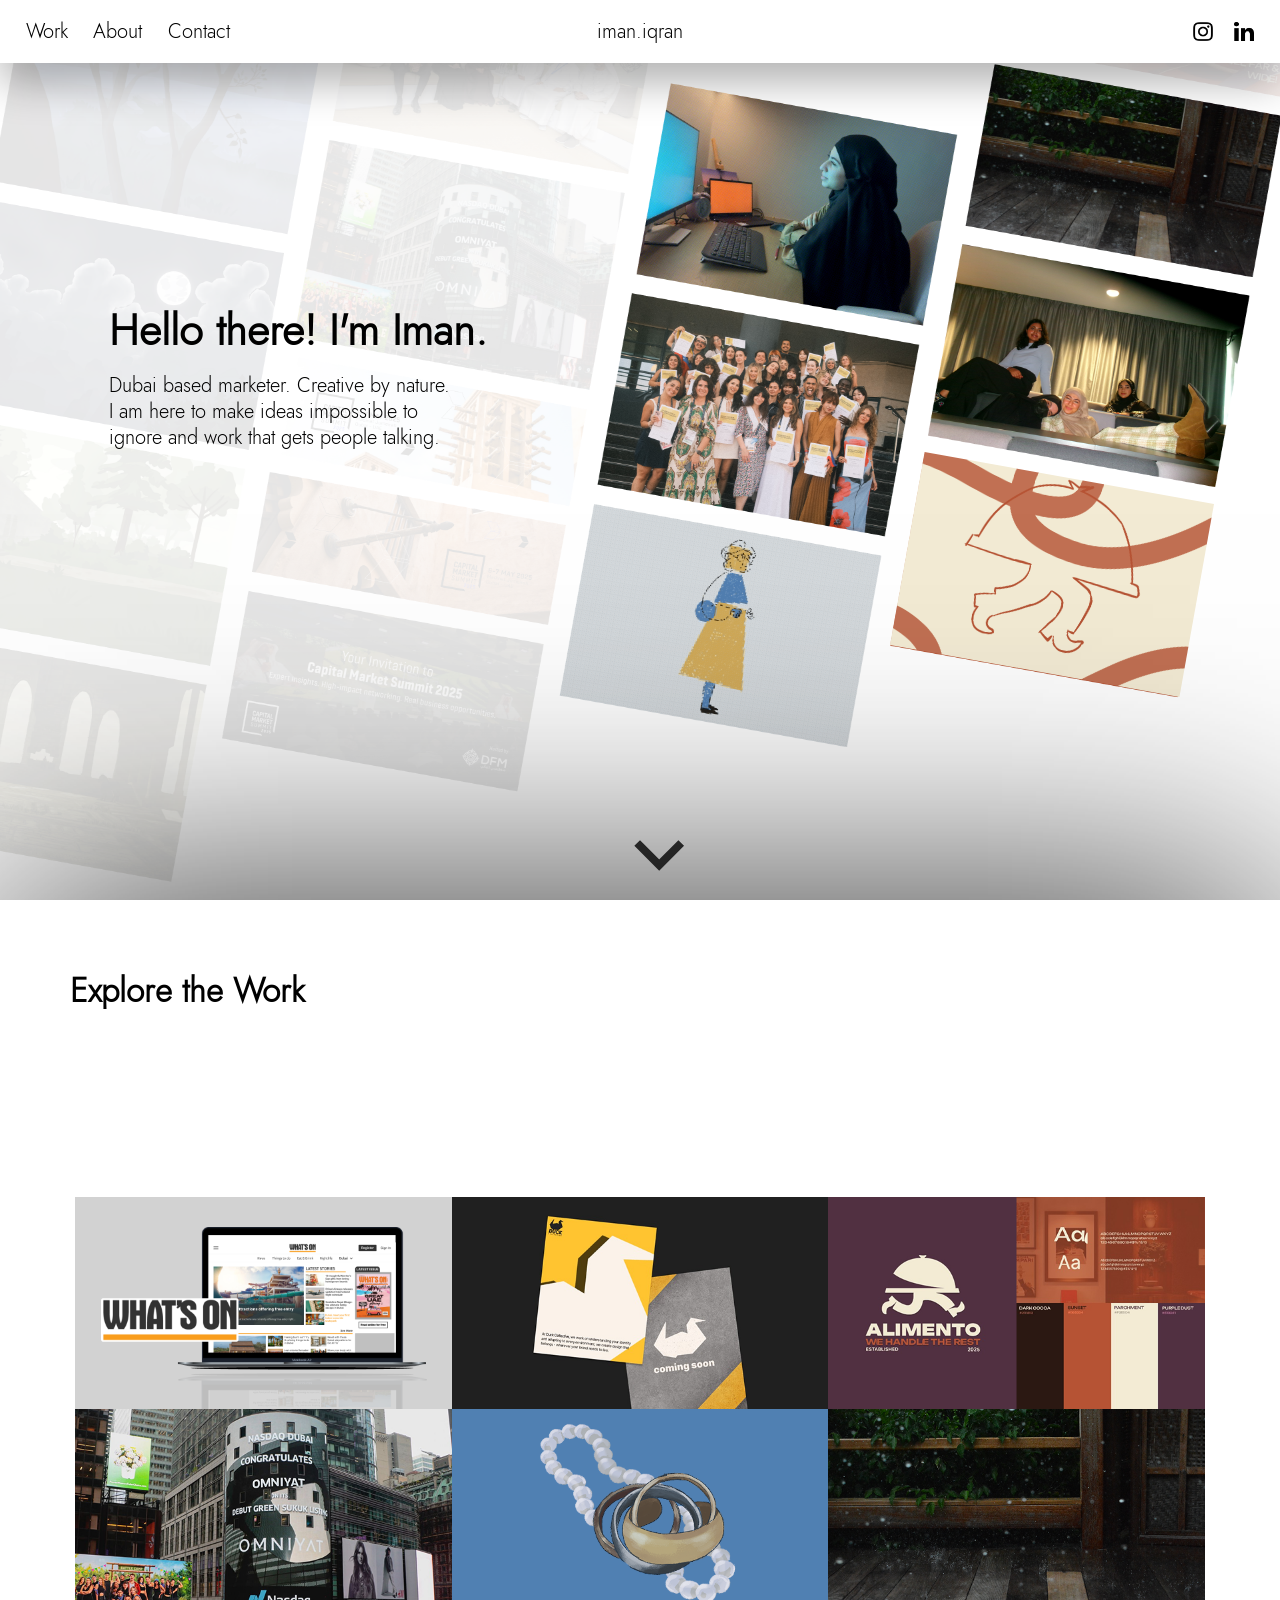
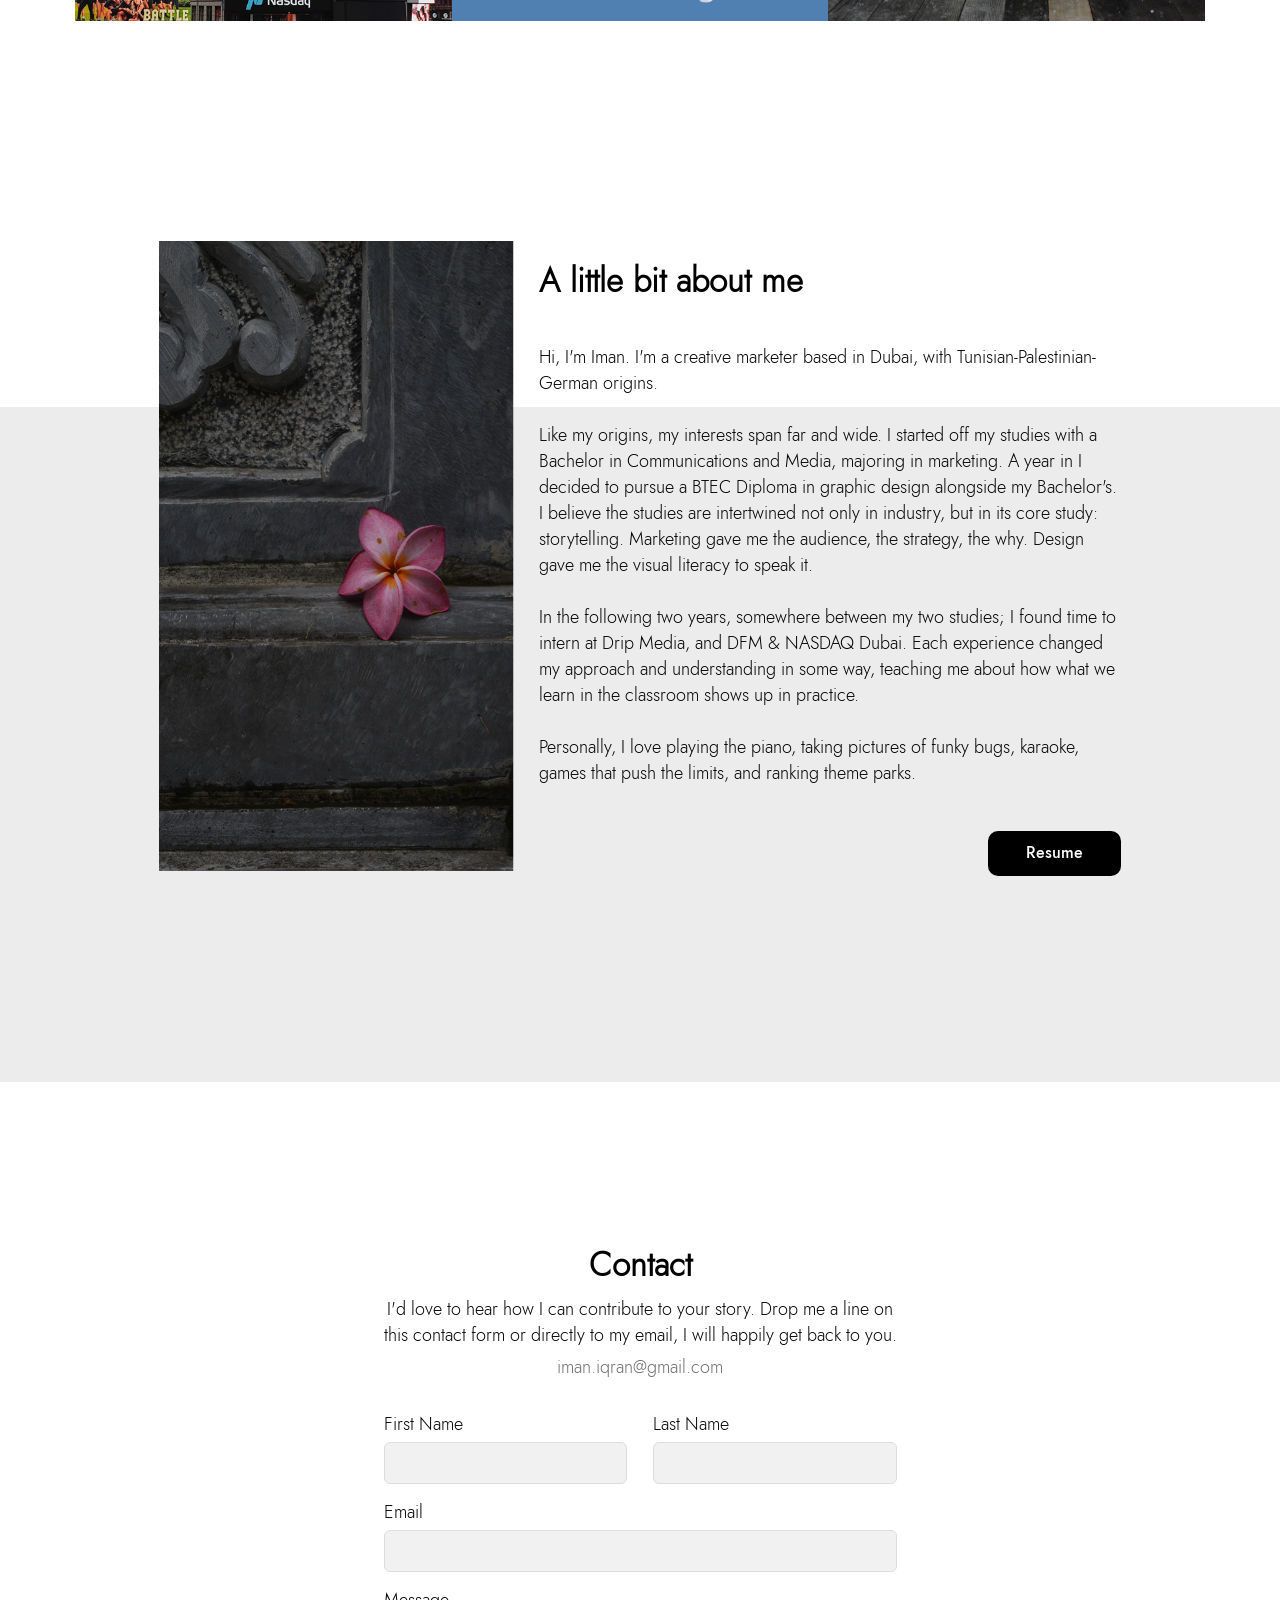
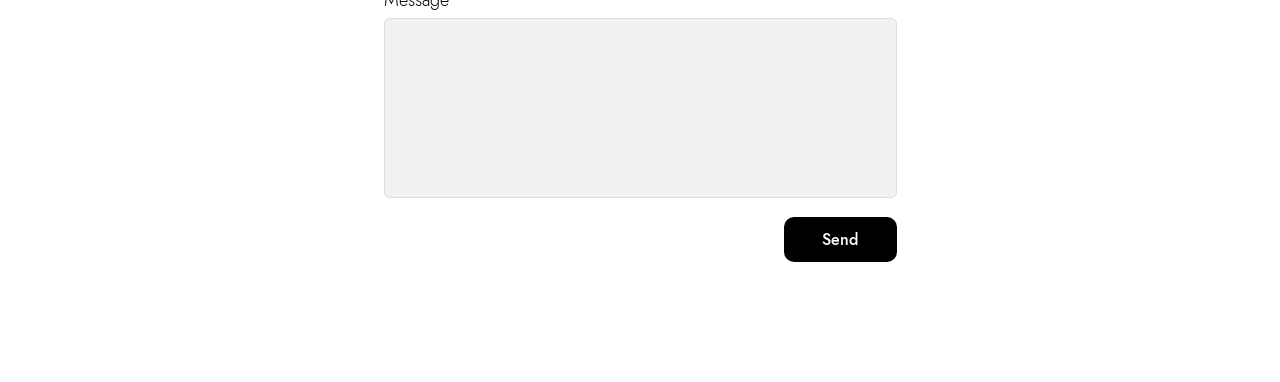
==== commit 58b2da9d: "Fixed a bunch of bugs" ====
--- a/index.html
+++ b/index.html
@@ -41,6 +41,7 @@
                 <a href="https://www.linkedin.com/in/iman-abu-iqran-71a47b2b5/" target="_blank"><img src="assets/images/linkedin.png" alt="LinkedIn"></a>
             </div>
         </div>
+        <div id="buffer"></div>
         <div id="banner-wrap">
             <div id="banner">
                 <div id="banner-stage">
--- a/assets/styles/home.css
+++ b/assets/styles/home.css
@@ -14,6 +14,13 @@
 #work,
 #contact {
     background-color: white;
+    position: relative;
+    z-index: 10;
+}
+
+#about {
+    position: relative;
+    z-index: 11;
 }
 
 :root {
@@ -438,7 +445,7 @@
 
 #work h1 {
     position: absolute;
-    top: 105vh;
+    top: 5vh;
     left: 5.5vw;
     font-size: clamp(1.75rem, 2.5535vw, 3.0625rem);
 }
@@ -471,8 +478,9 @@
     }
 
     #RS {
-        width: 100%;
+        width: 90%;
         margin-right: 0;
+        text-align: left;
     }
 
     #about {
@@ -534,4 +542,19 @@
         top: 19px;
         transform: rotate(-45deg);
     }
+
+    #white {
+        height: 10vh;
+    }
+}
+
+@media (orientation: landscape) {
+    #buffer {
+        height: 100%;
+    }
+
+    #banner-wrap {
+        position: sticky;
+        top: 0px;
+    }
 }
--- a/assets/styles/nav.css
+++ b/assets/styles/nav.css
@@ -14,6 +14,7 @@
     grid-template-columns: 1fr auto 1fr;
     align-items: center;
     padding: 0 clamp(16px, 2vw, 40px);
+    box-shadow: 0 20px 40px rgba(0, 0, 0, 0.3);
 }
 
 #R {
--- a/assets/styles/contact-fit.css
+++ b/assets/styles/contact-fit.css
@@ -53,9 +53,16 @@
     text-align: left;
 }
 
+#message {
+    max-height: 20vh;
+}
+
 @media (orientation: portrait) {
     #contact {
-        width: 60vw;
+        width: 100%;
+        min-height: auto;
+        padding: 8vh 18vw;
         margin: 0 auto;
+        box-sizing: border-box;
     }
 }
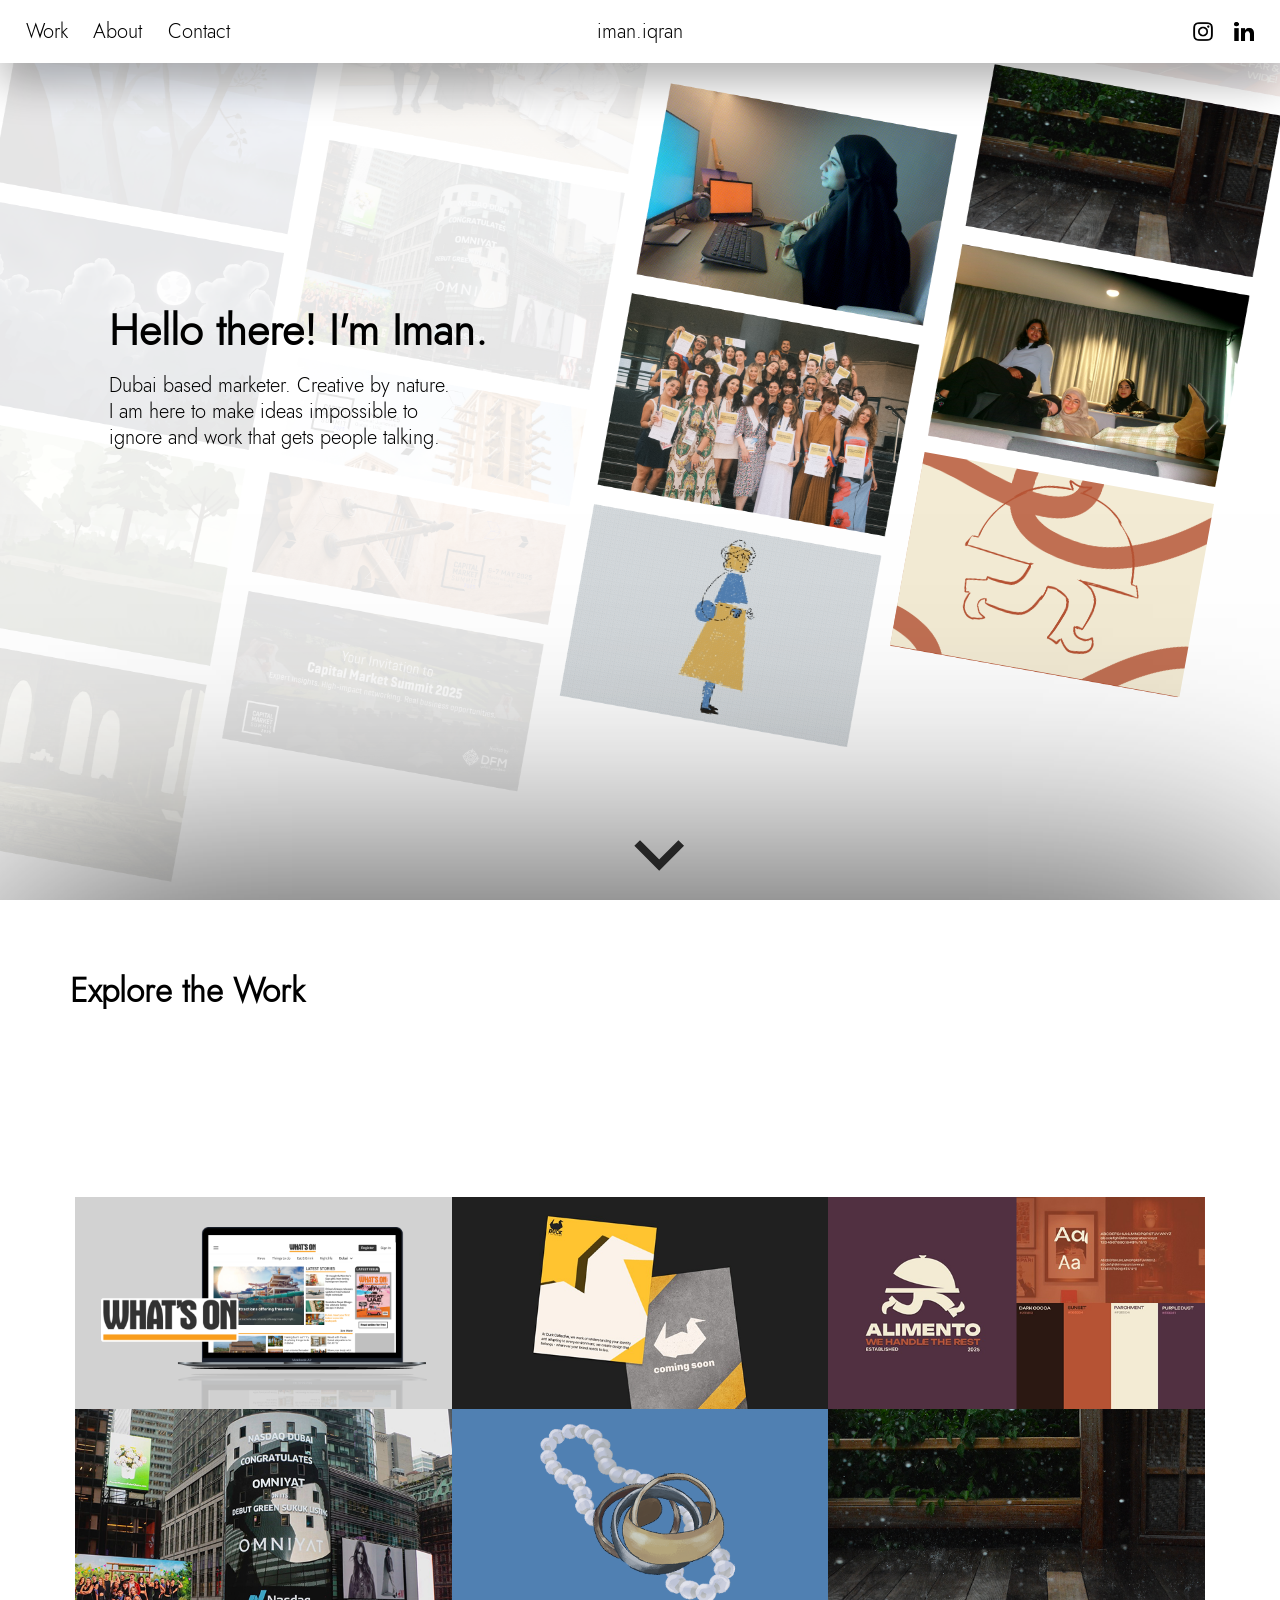
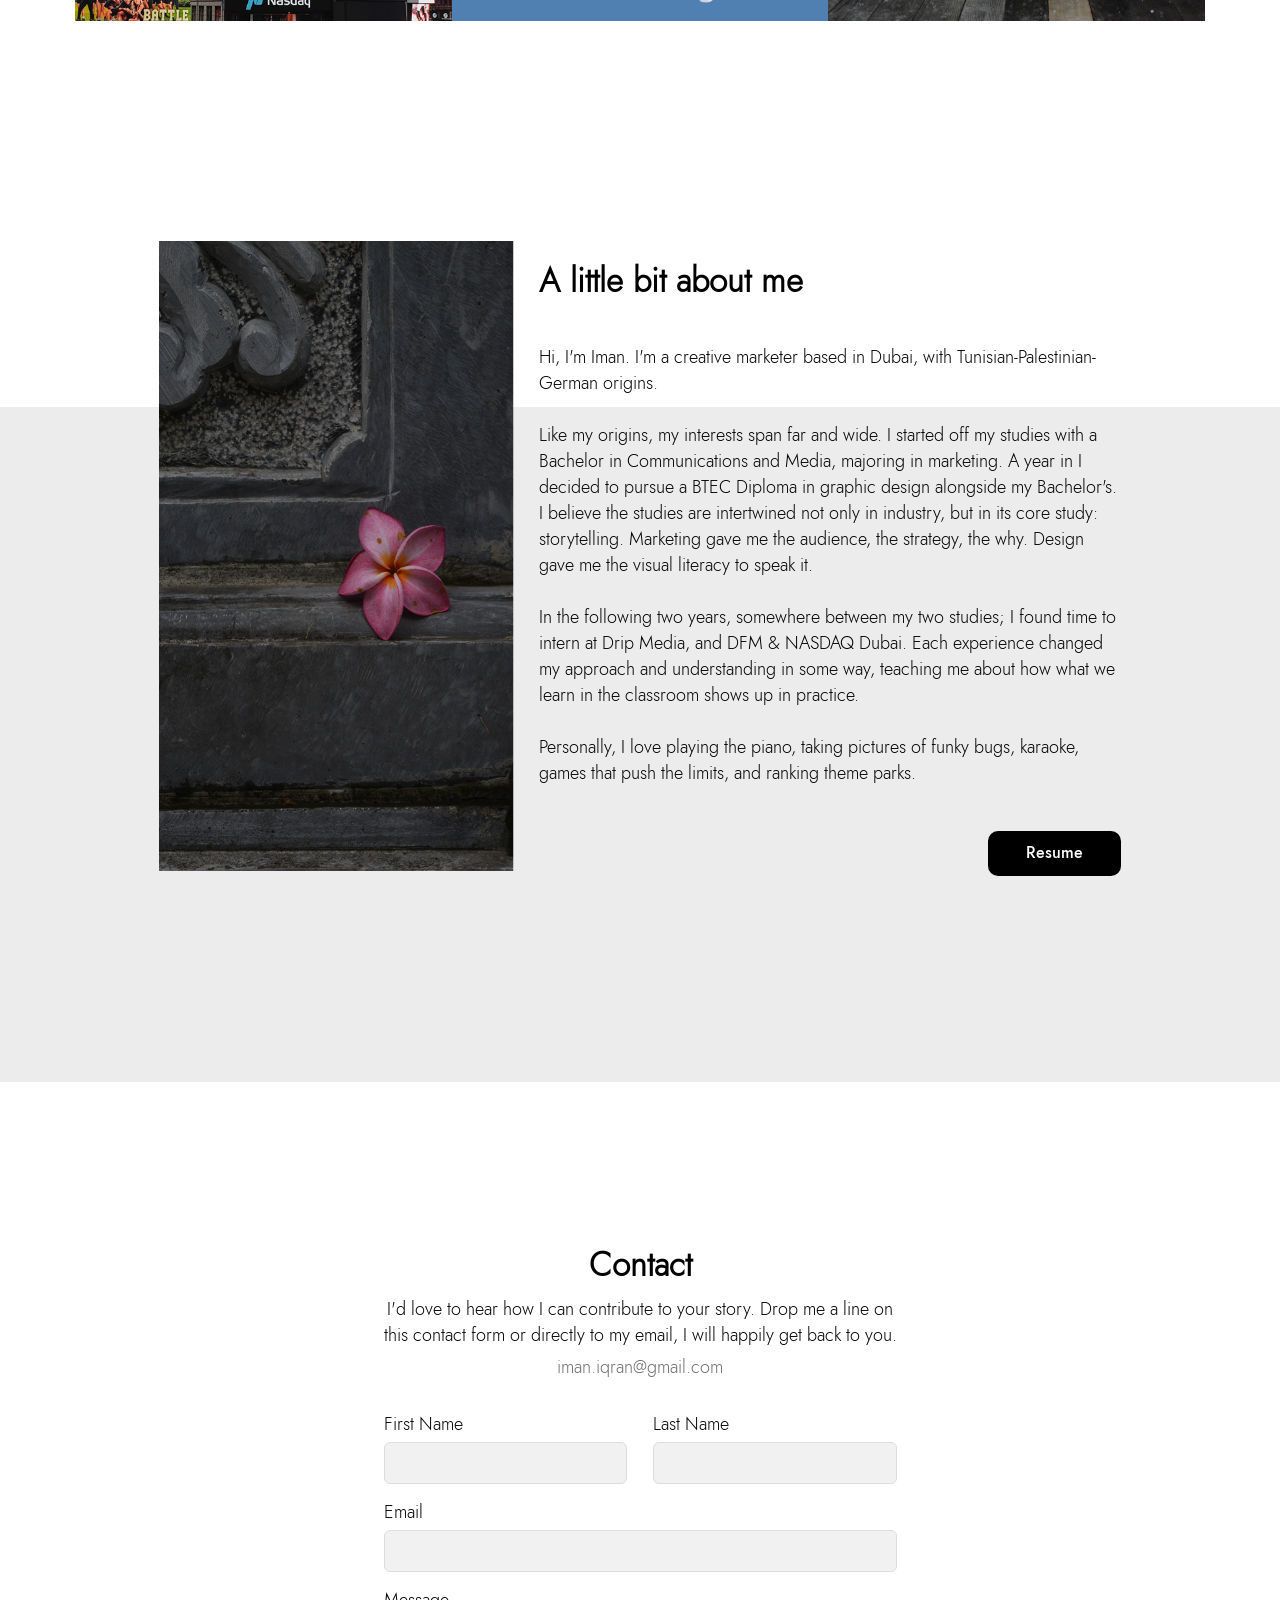
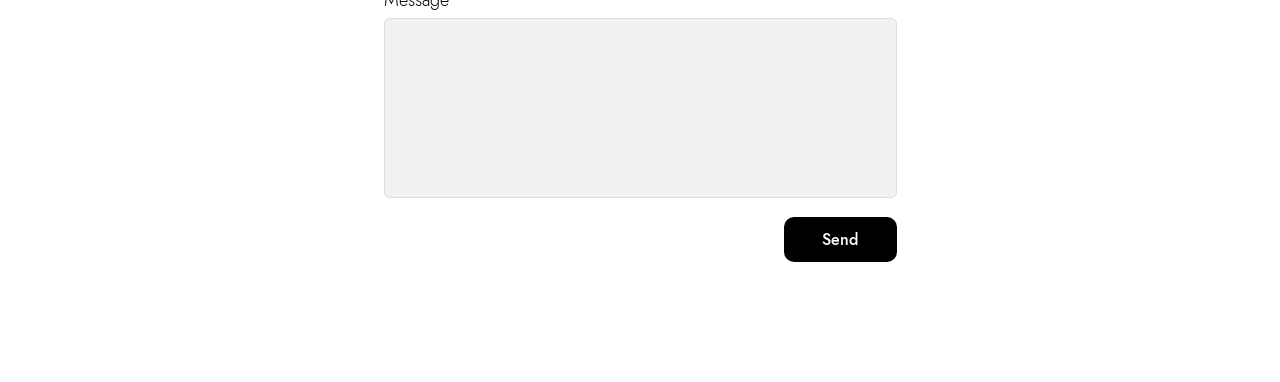
==== commit 232a1263: "fixed the name button" ====
--- a/index.html
+++ b/index.html
@@ -20,7 +20,7 @@
                 <h2><a href="#contact">Contact</a></h2>
             </div>
             <h1>
-                <a href="#banner-wrap">iman.iqran</a>
+                <a href="#buffer">iman.iqran</a>
             </h1>
             <div id="R">
                 <a href="https://www.instagram.com/imanabuiqran" target="_blank"><img src="assets/images/instagram.png" alt="Instagram"></a>
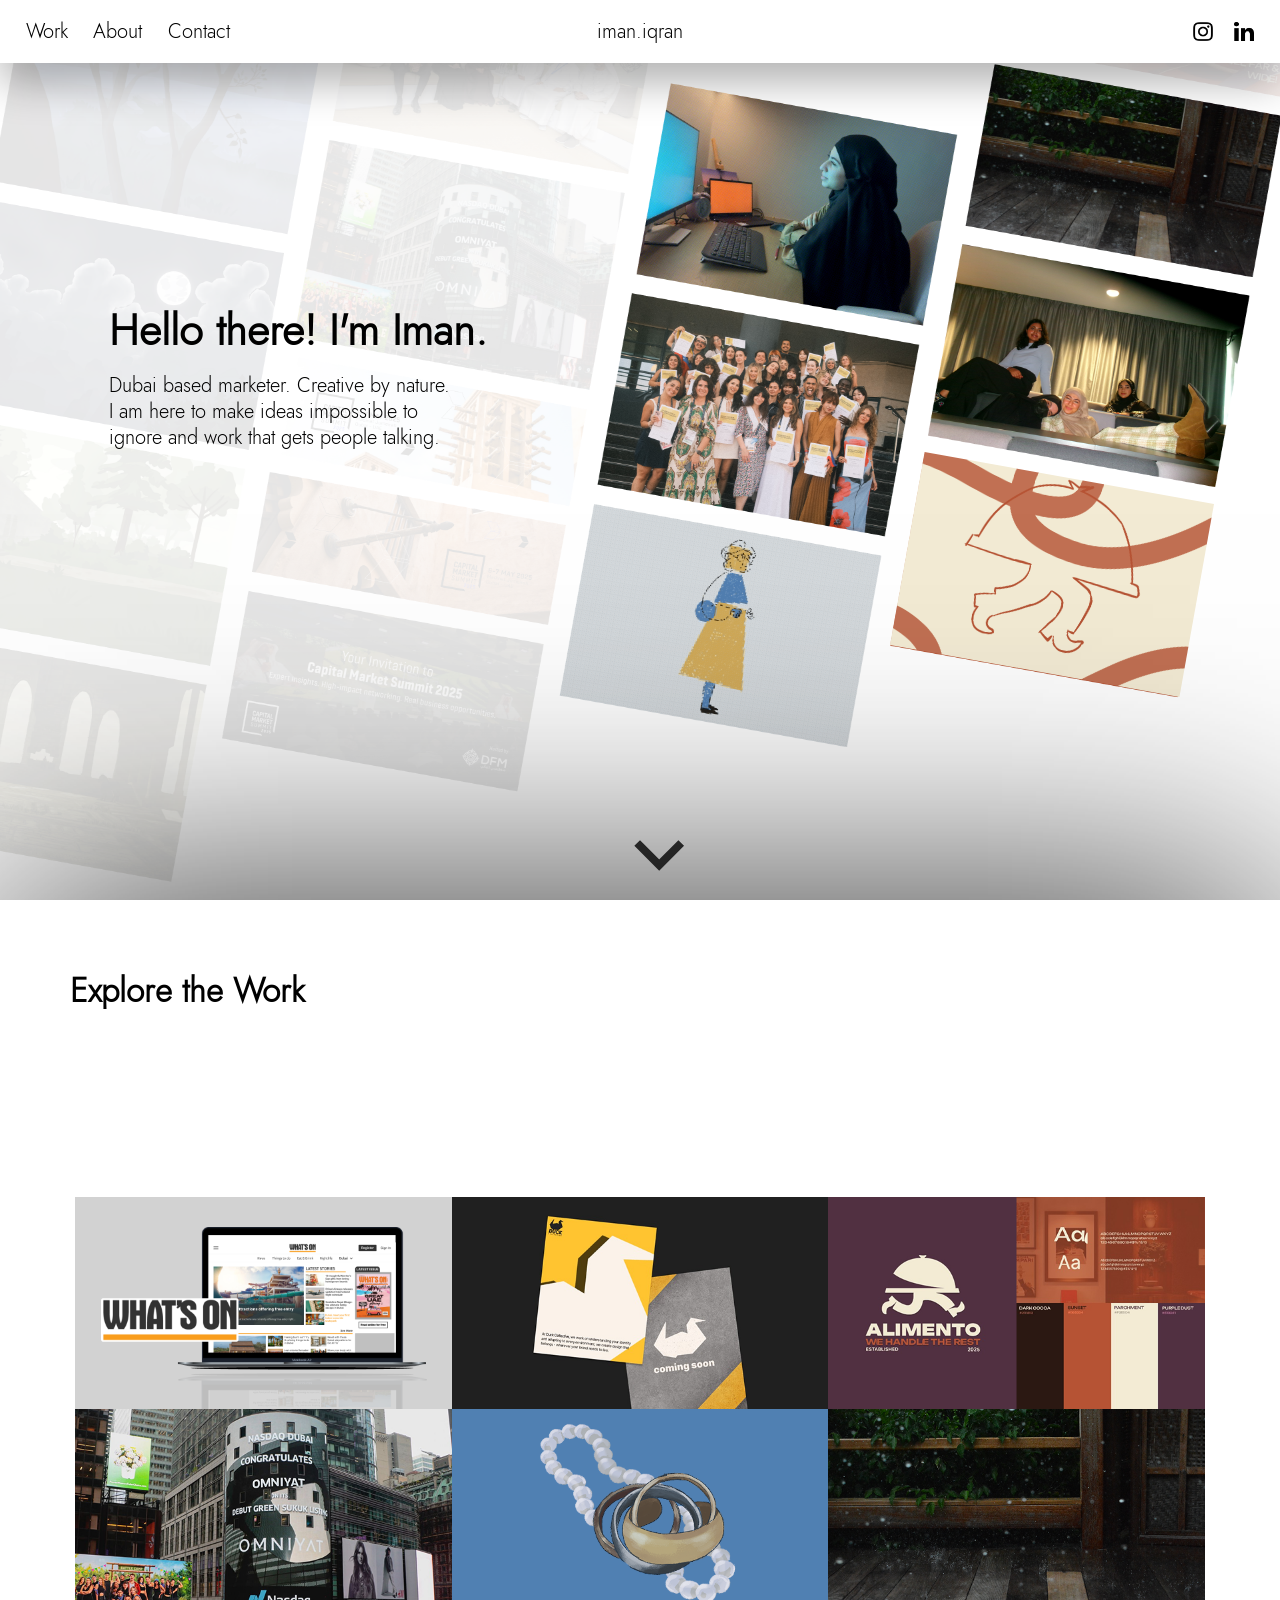
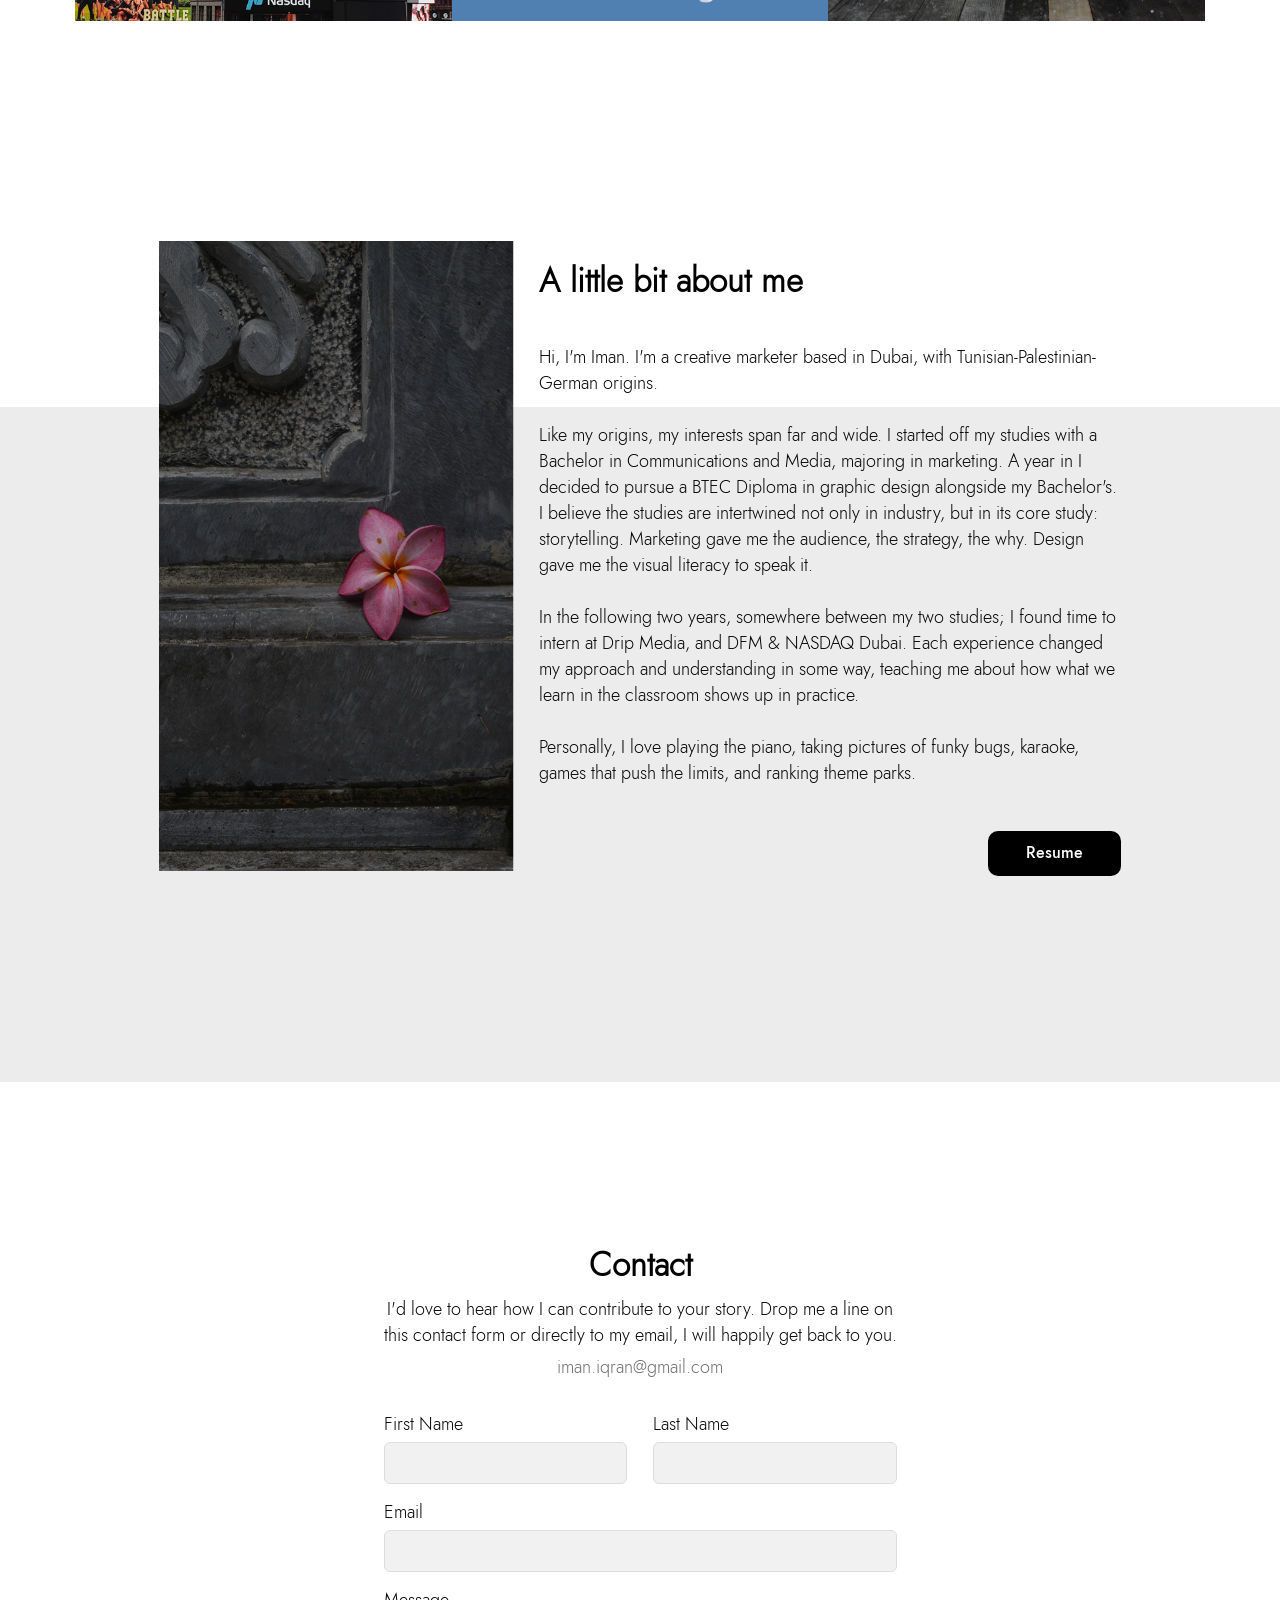
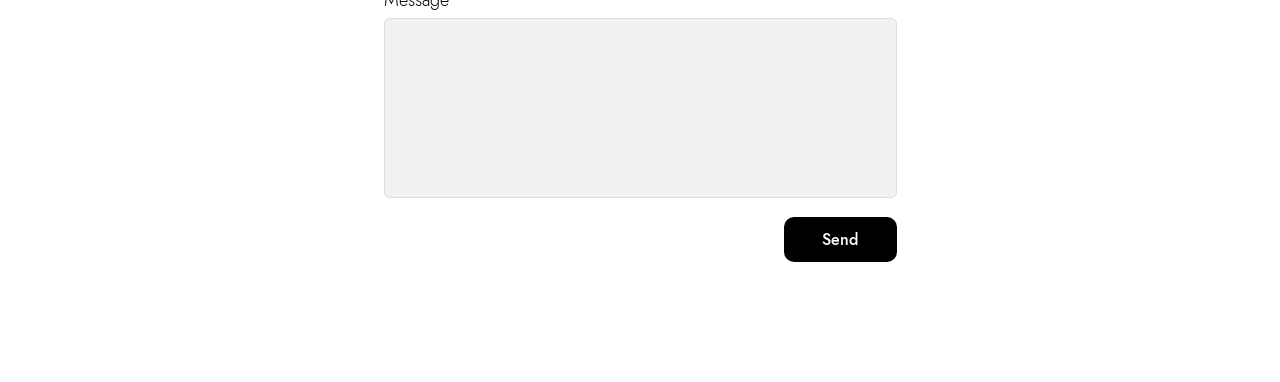
==== commit 5b94333a: "link test" ====
--- a/index.html
+++ b/index.html
@@ -78,7 +78,7 @@
                 Explore the Work
             </h1>
             <div id="project-grid">
-                <a class="project-tile" href="What's-On/index.html">
+                <a class="project-tile" href="What's-On/">
                     <img src="assets/images/whats_on_btn.png" alt="What's On Dubai">
                     <span class="tile-label">What's On</span>
                 </a>
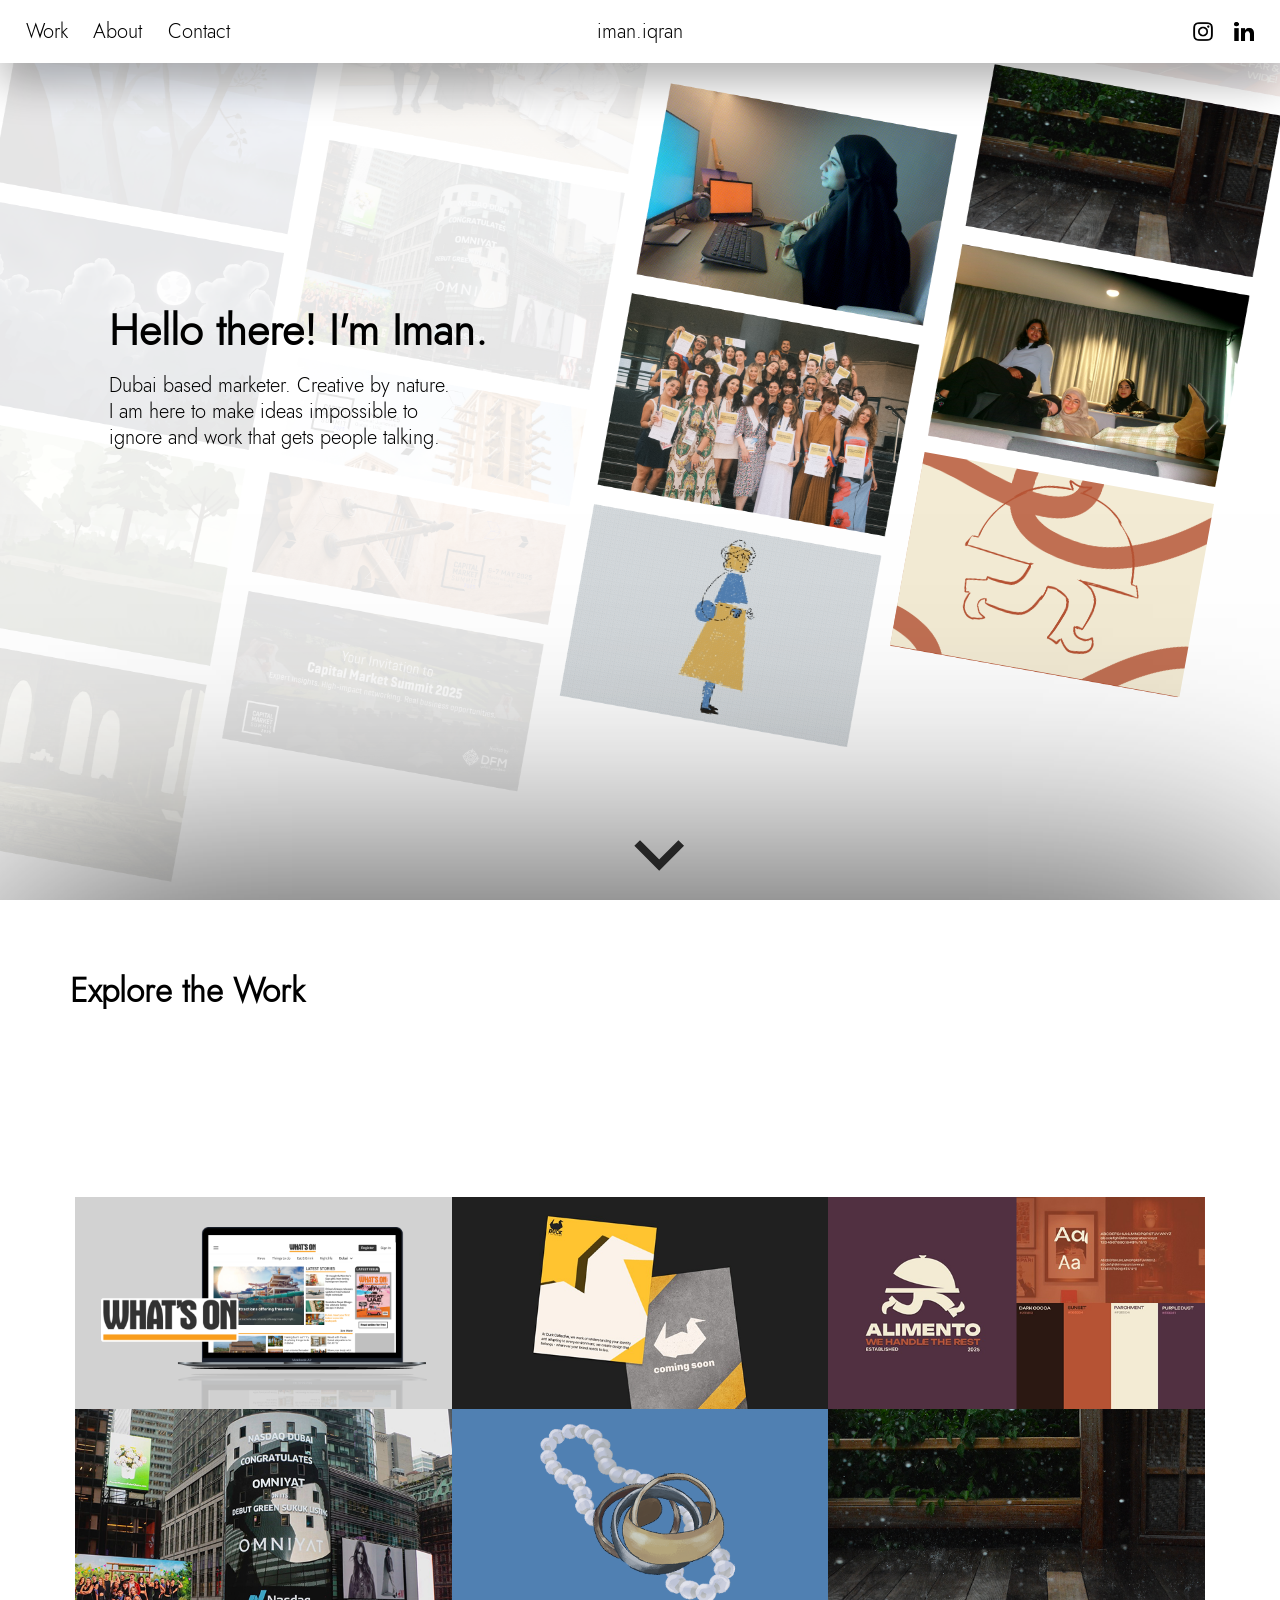
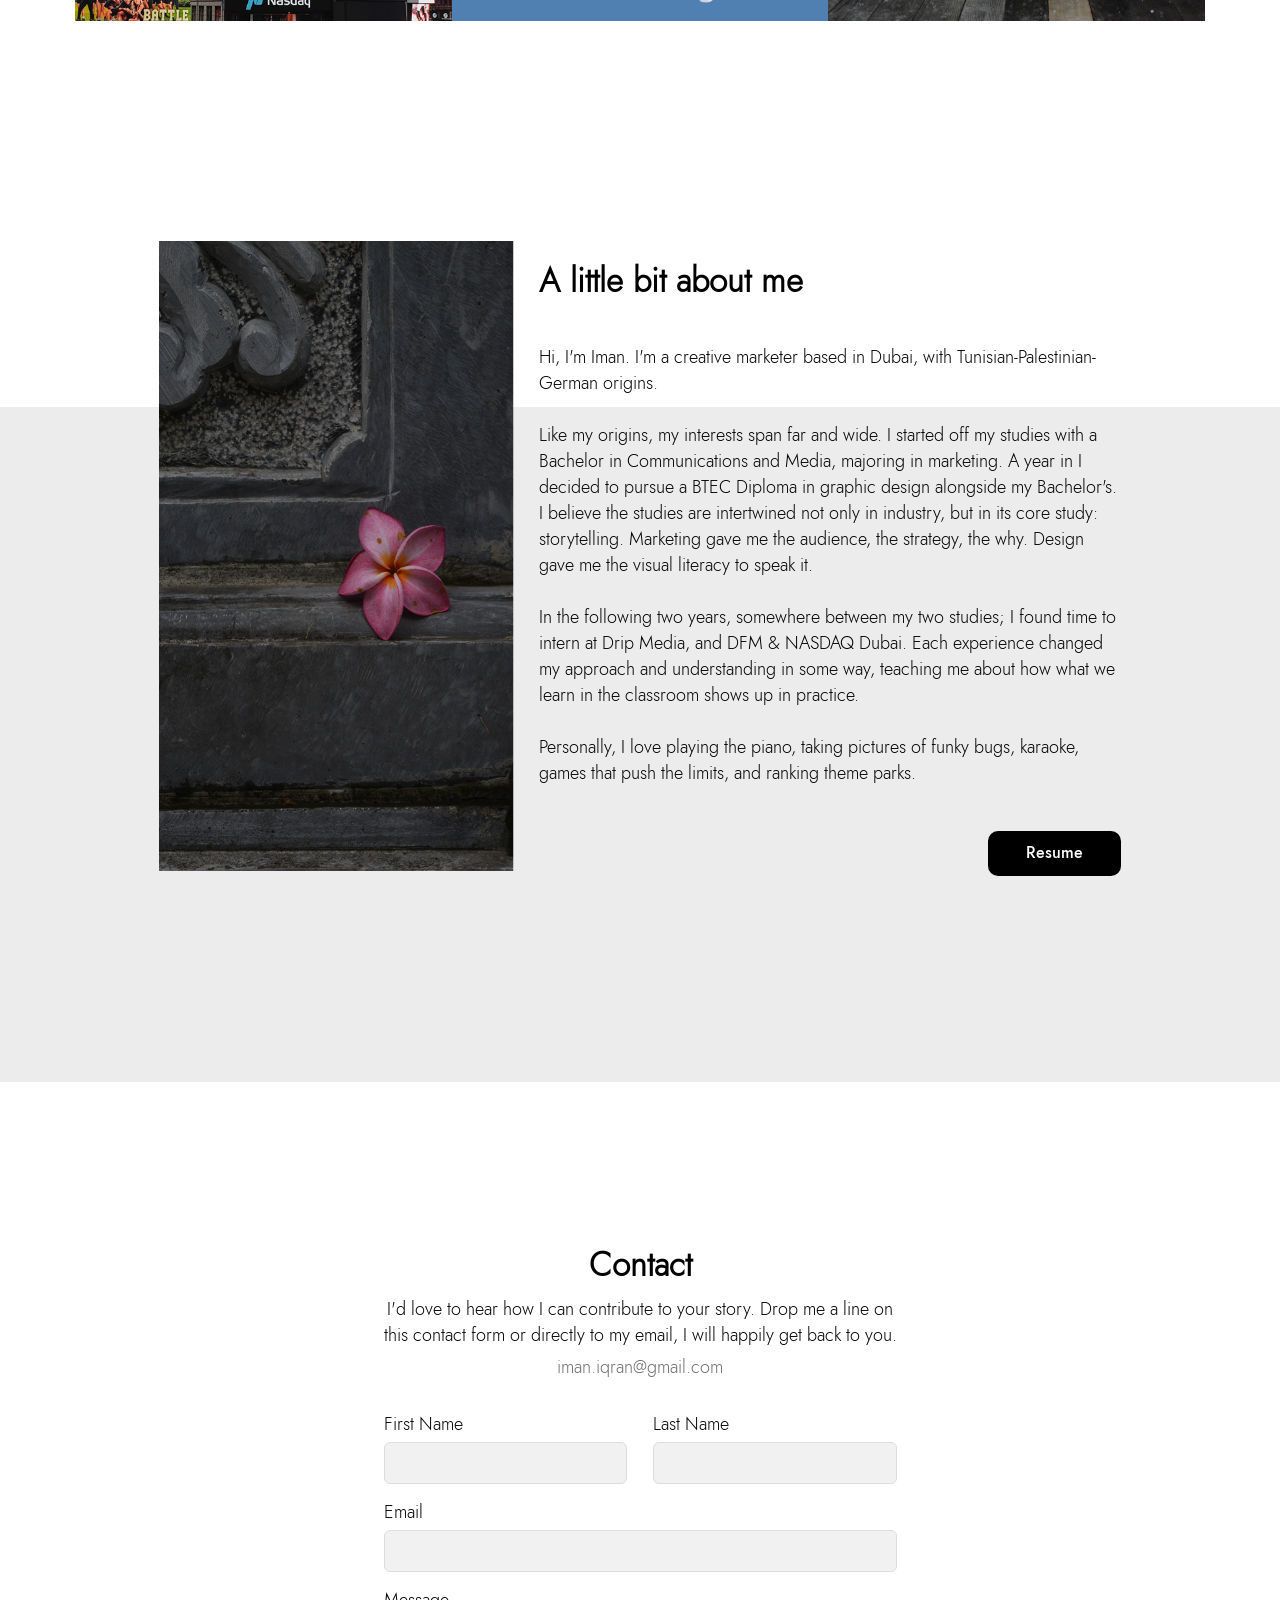
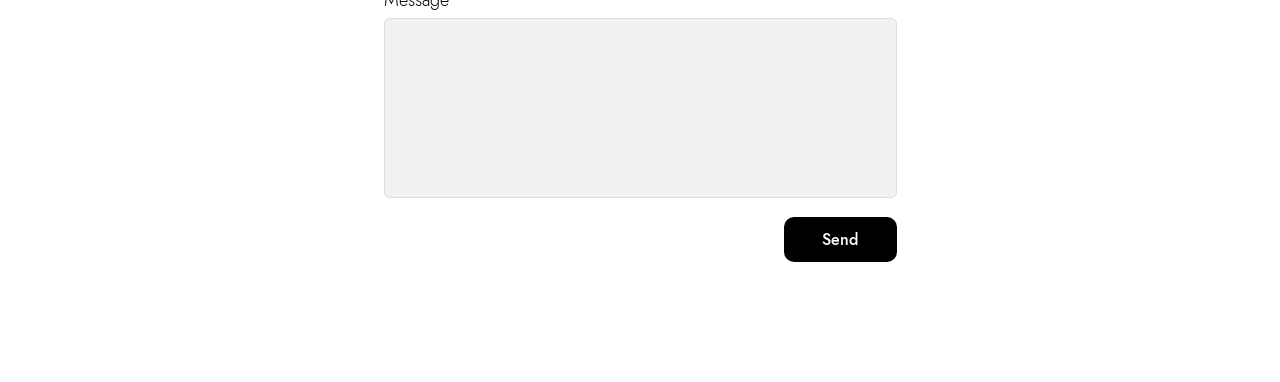
==== commit 748d9218: "updated links" ====
--- a/index.html
+++ b/index.html
@@ -82,23 +82,23 @@
                     <img src="assets/images/whats_on_btn.png" alt="What's On Dubai">
                     <span class="tile-label">What's On</span>
                 </a>
-                <a class="project-tile" href="The-Duck-Collective/index.html">
+                <a class="project-tile" href="The-Duck-Collective/">
                     <img src="assets/images/duck_collective_btn.png" alt="The Duck Collective">
                     <span class="tile-label">The Duck Collective</span>
                 </a>
-                <a class="project-tile" href="Alimento/index.html">
+                <a class="project-tile" href="Alimento/">
                     <img src="assets/images/alimento_btn.png" alt="Alimento">
                     <span class="tile-label">Alimento</span>
                 </a>
-                <a class="project-tile" href="DFM/index.html">
+                <a class="project-tile" href="DFM/">
                     <img src="assets/images/dfm_btn.png" alt="DFM">
                     <span class="tile-label">DFM</span>
                 </a>
-                <a class="project-tile" href="Tayeb/index.html">
+                <a class="project-tile" href="Tayeb/">
                     <img src="assets/images/taieb_btn.png" alt="Tayeb">
                     <span class="tile-label">Tayeb</span>
                 </a>
-                <a class="project-tile" href="More-Projects/index.html">
+                <a class="project-tile" href="More-Projects/">
                     <img src="assets/images/more_project_btn.png" alt="More Projects">
                     <span class="tile-label">More Projects</span>
                 </a>
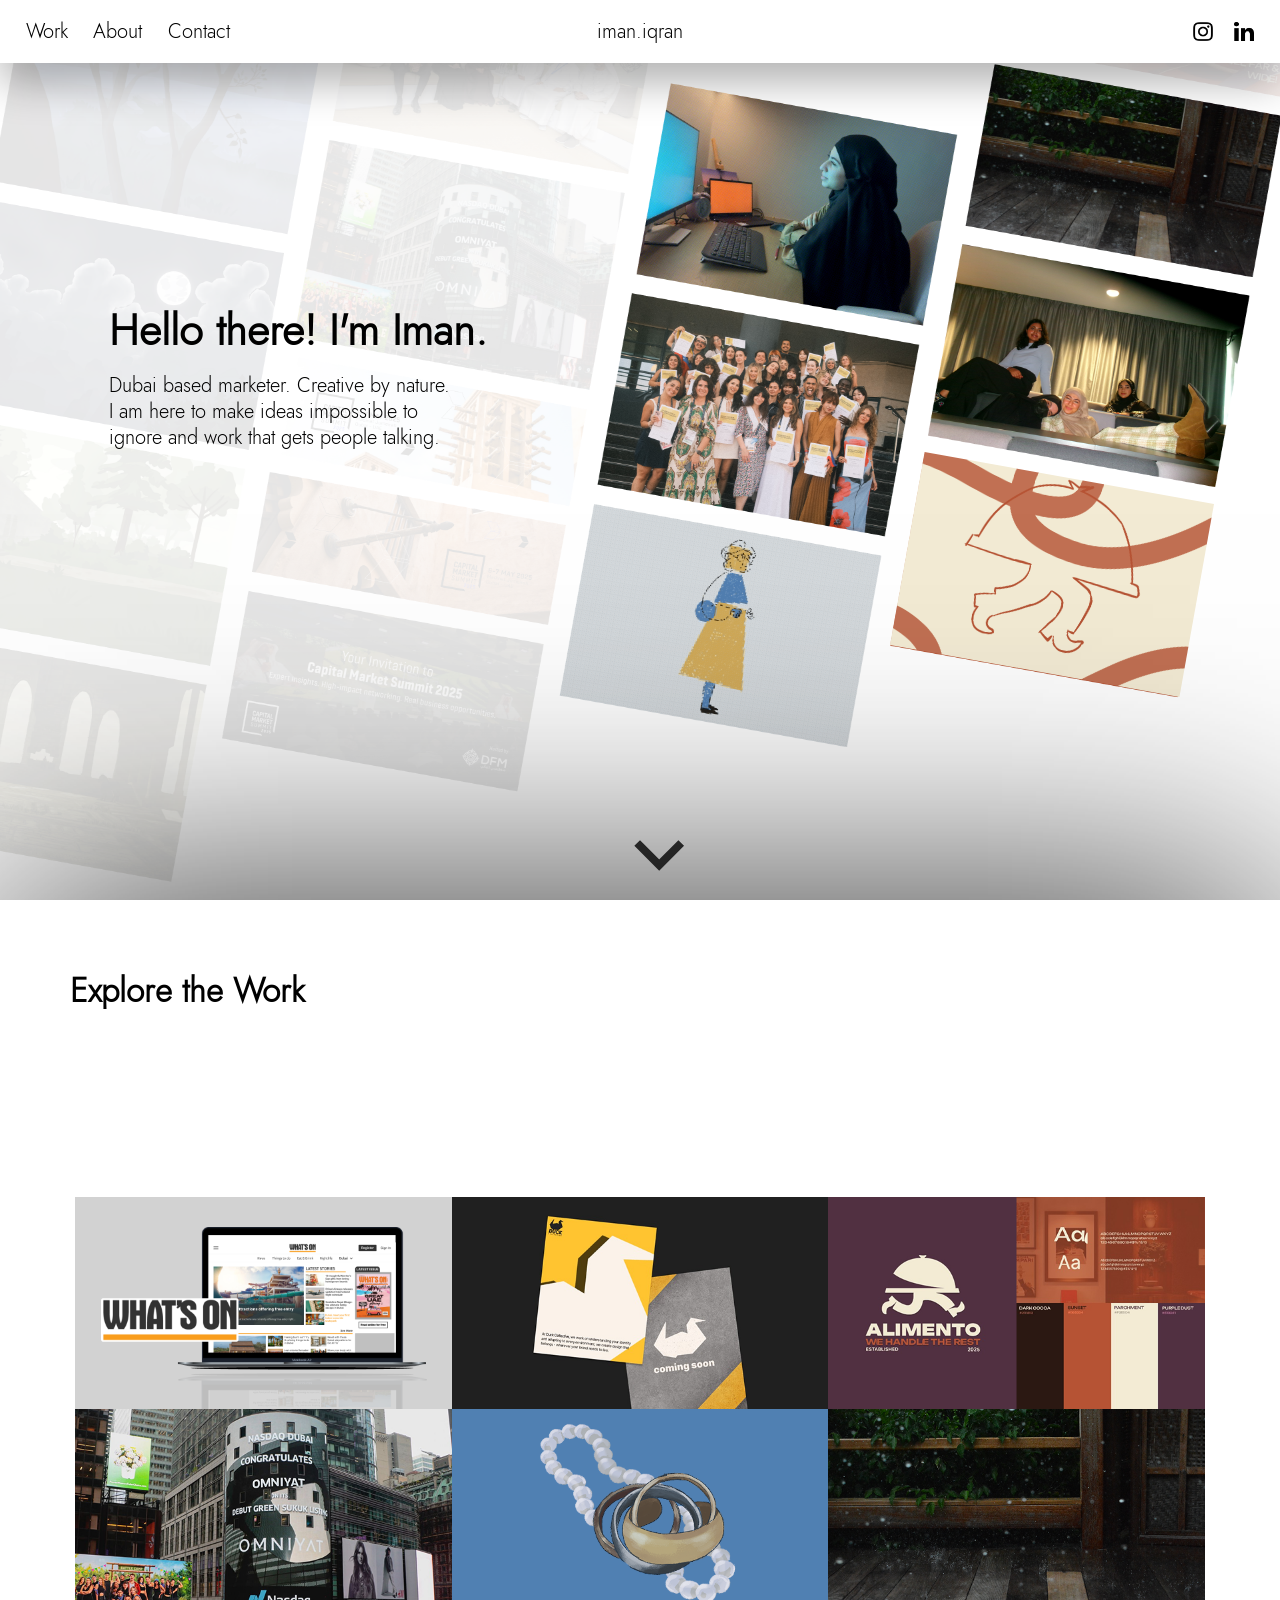
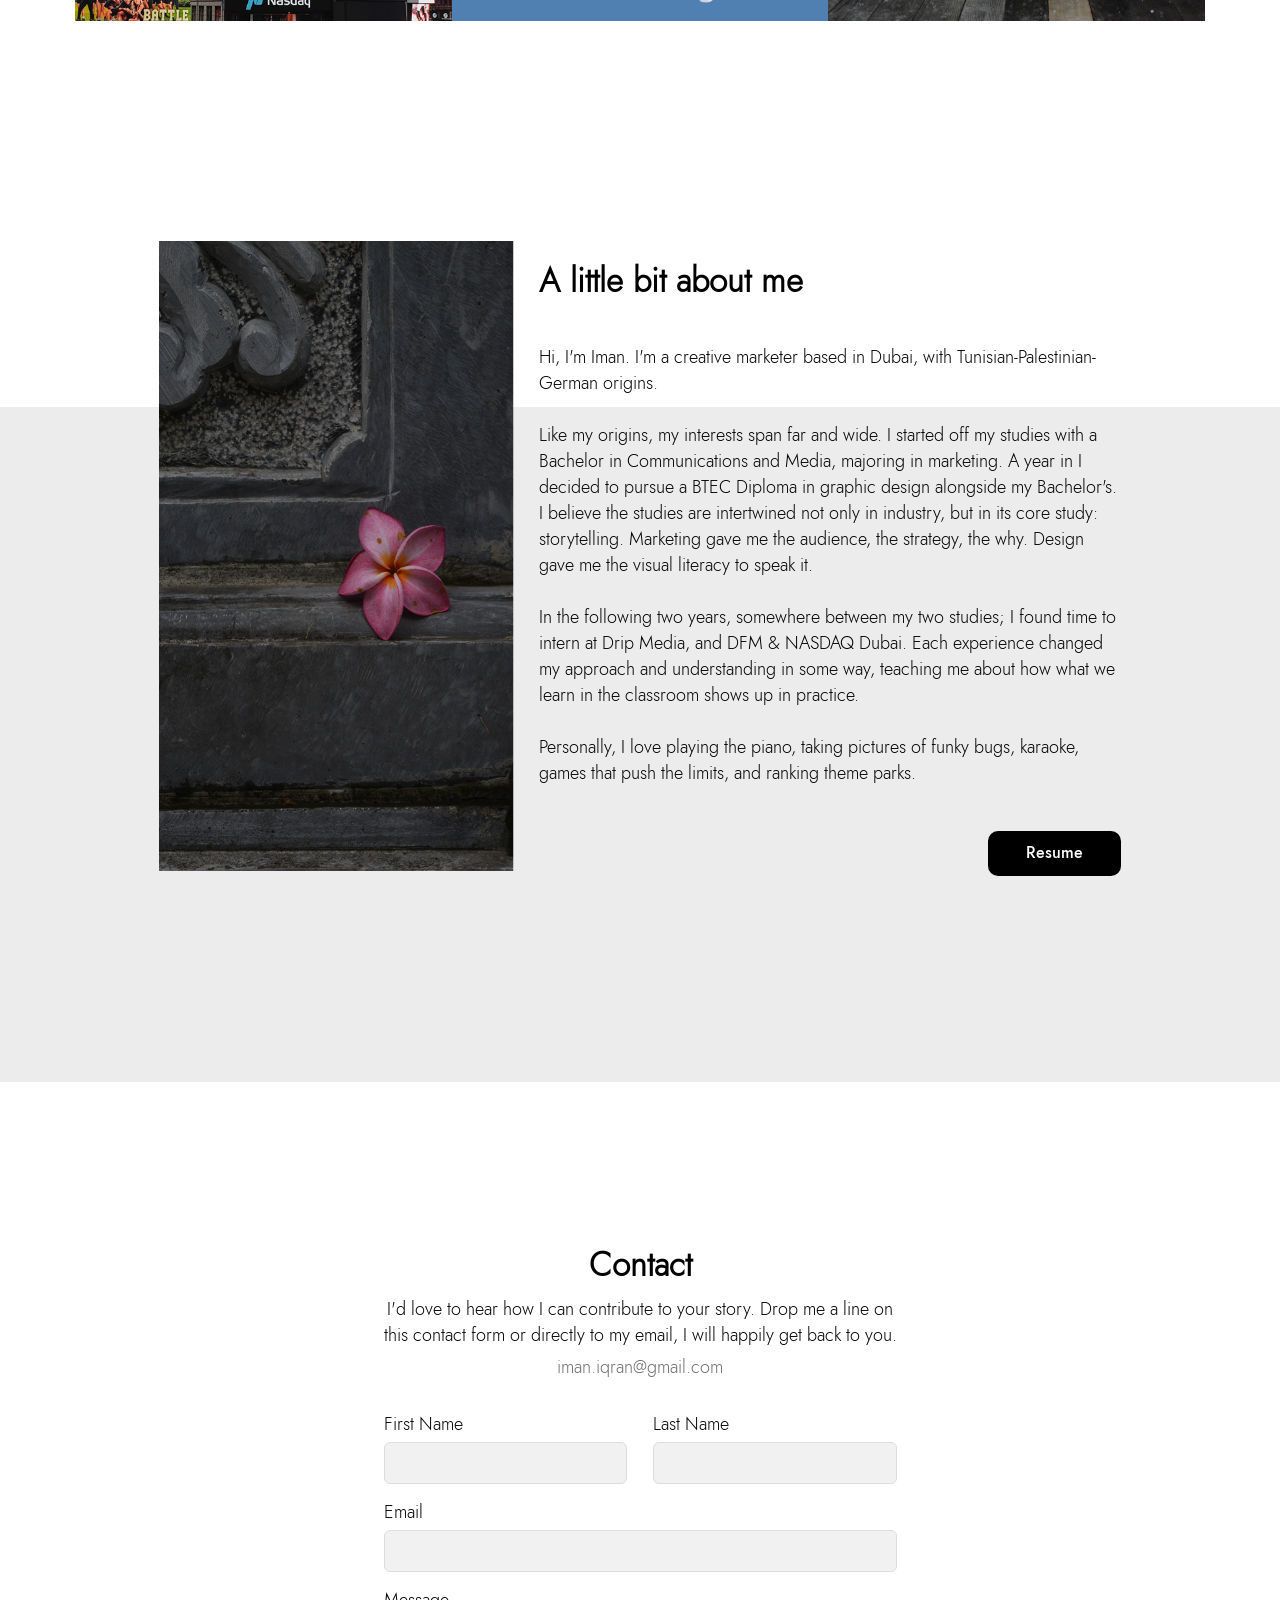
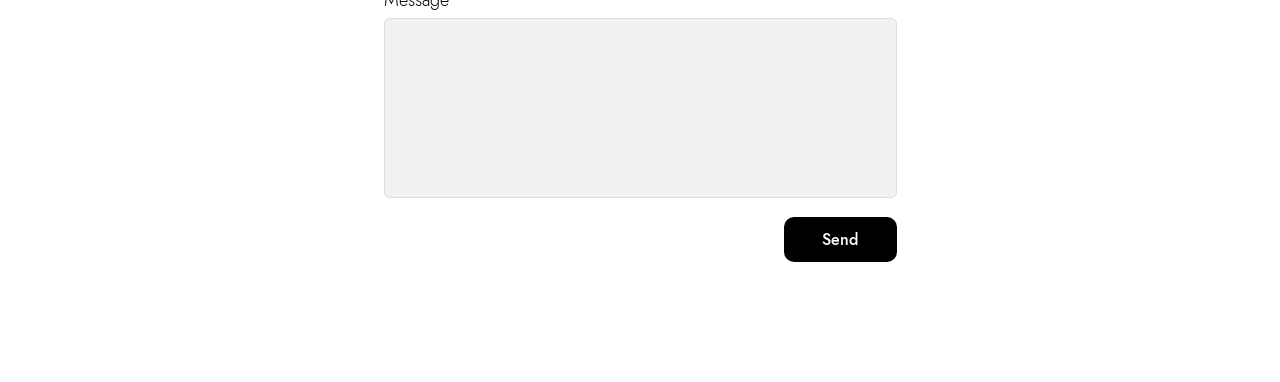
==== commit 1c4e7e2e: "added a logo" ====
--- a/index.html
+++ b/index.html
@@ -7,6 +7,8 @@
         <meta charset="UTF-8">
         <meta name="viewport" content="width=device-width, initial-scale=1.0">
         <meta name="author" content="Iman Abu Iqran">
+        <link rel="icon" type="image/png" href="assets/images/monogram.png">
+        <link rel="apple-touch-icon" href="assets/images/monogram.png">
         <link rel="stylesheet" href="assets/styles/home.css">
         <link rel="stylesheet" href="assets/styles/default.css">
         <link rel="stylesheet" href="assets/styles/nav.css">
